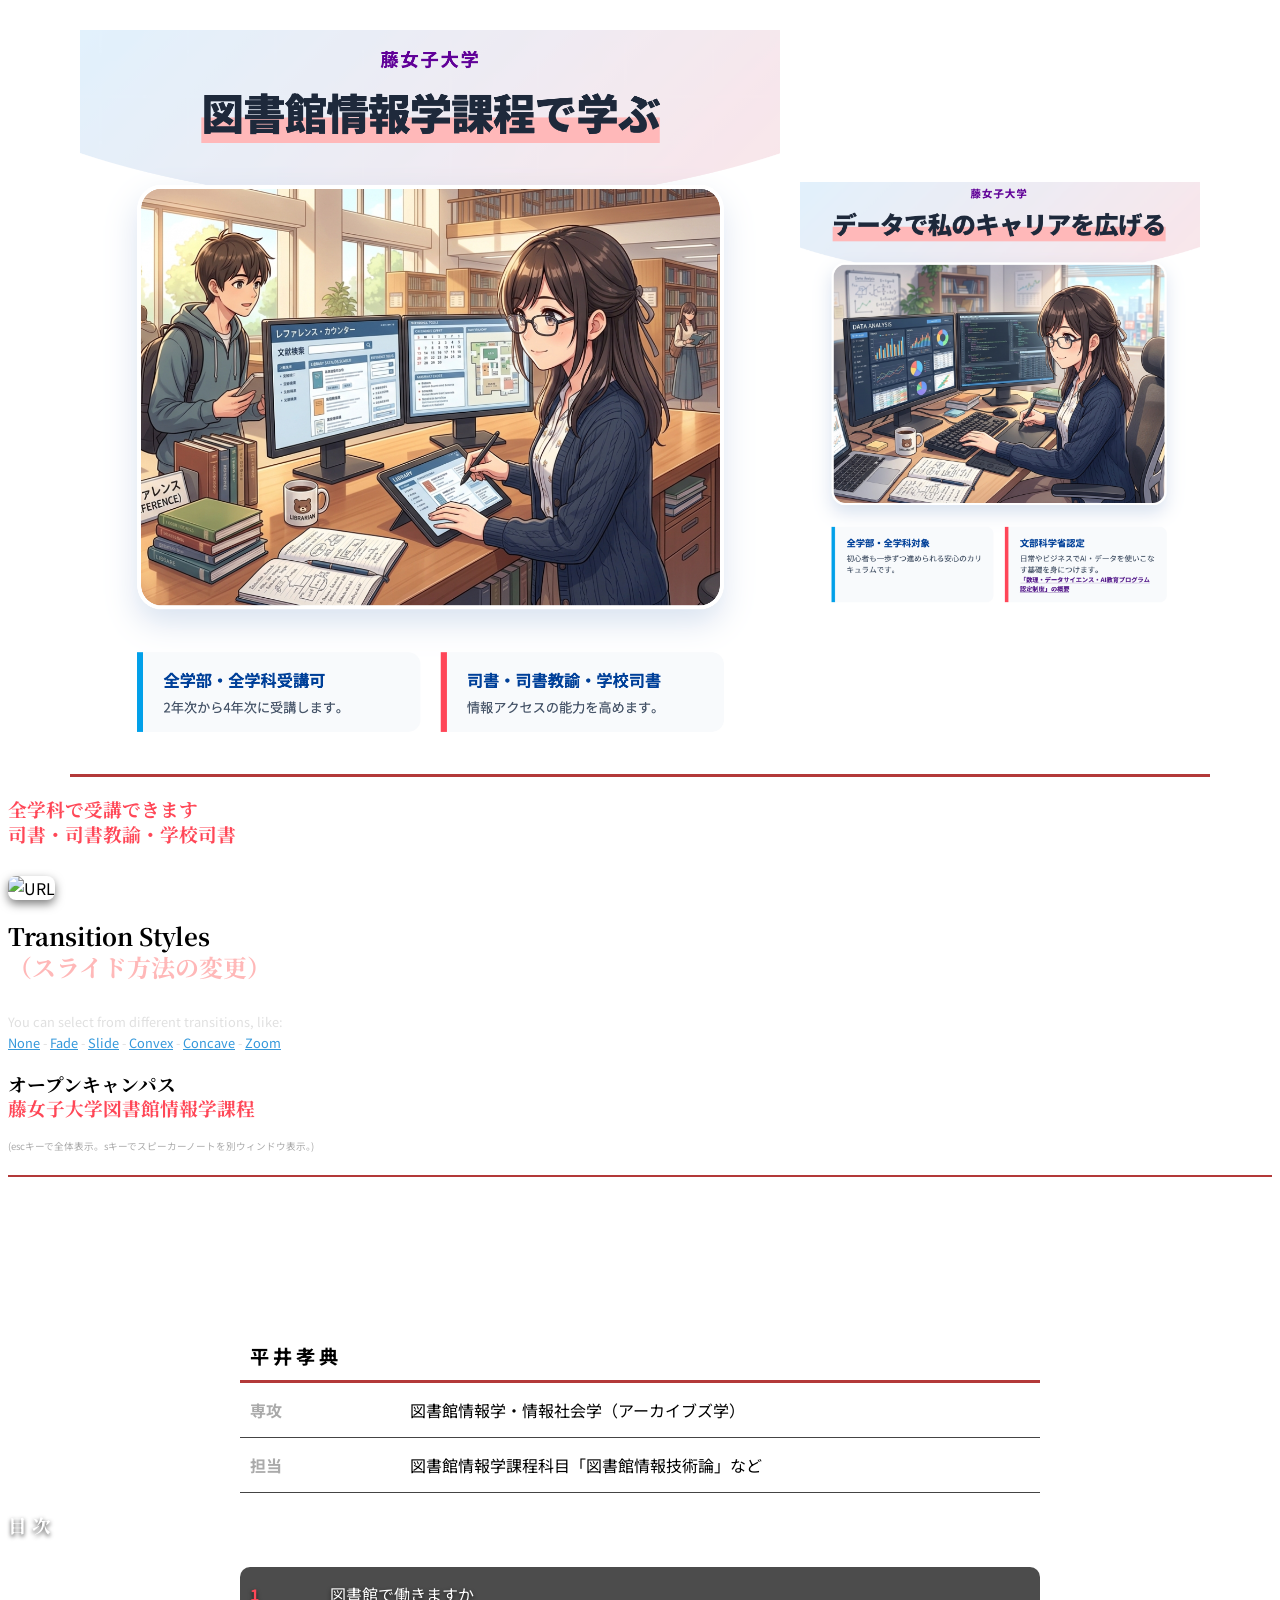
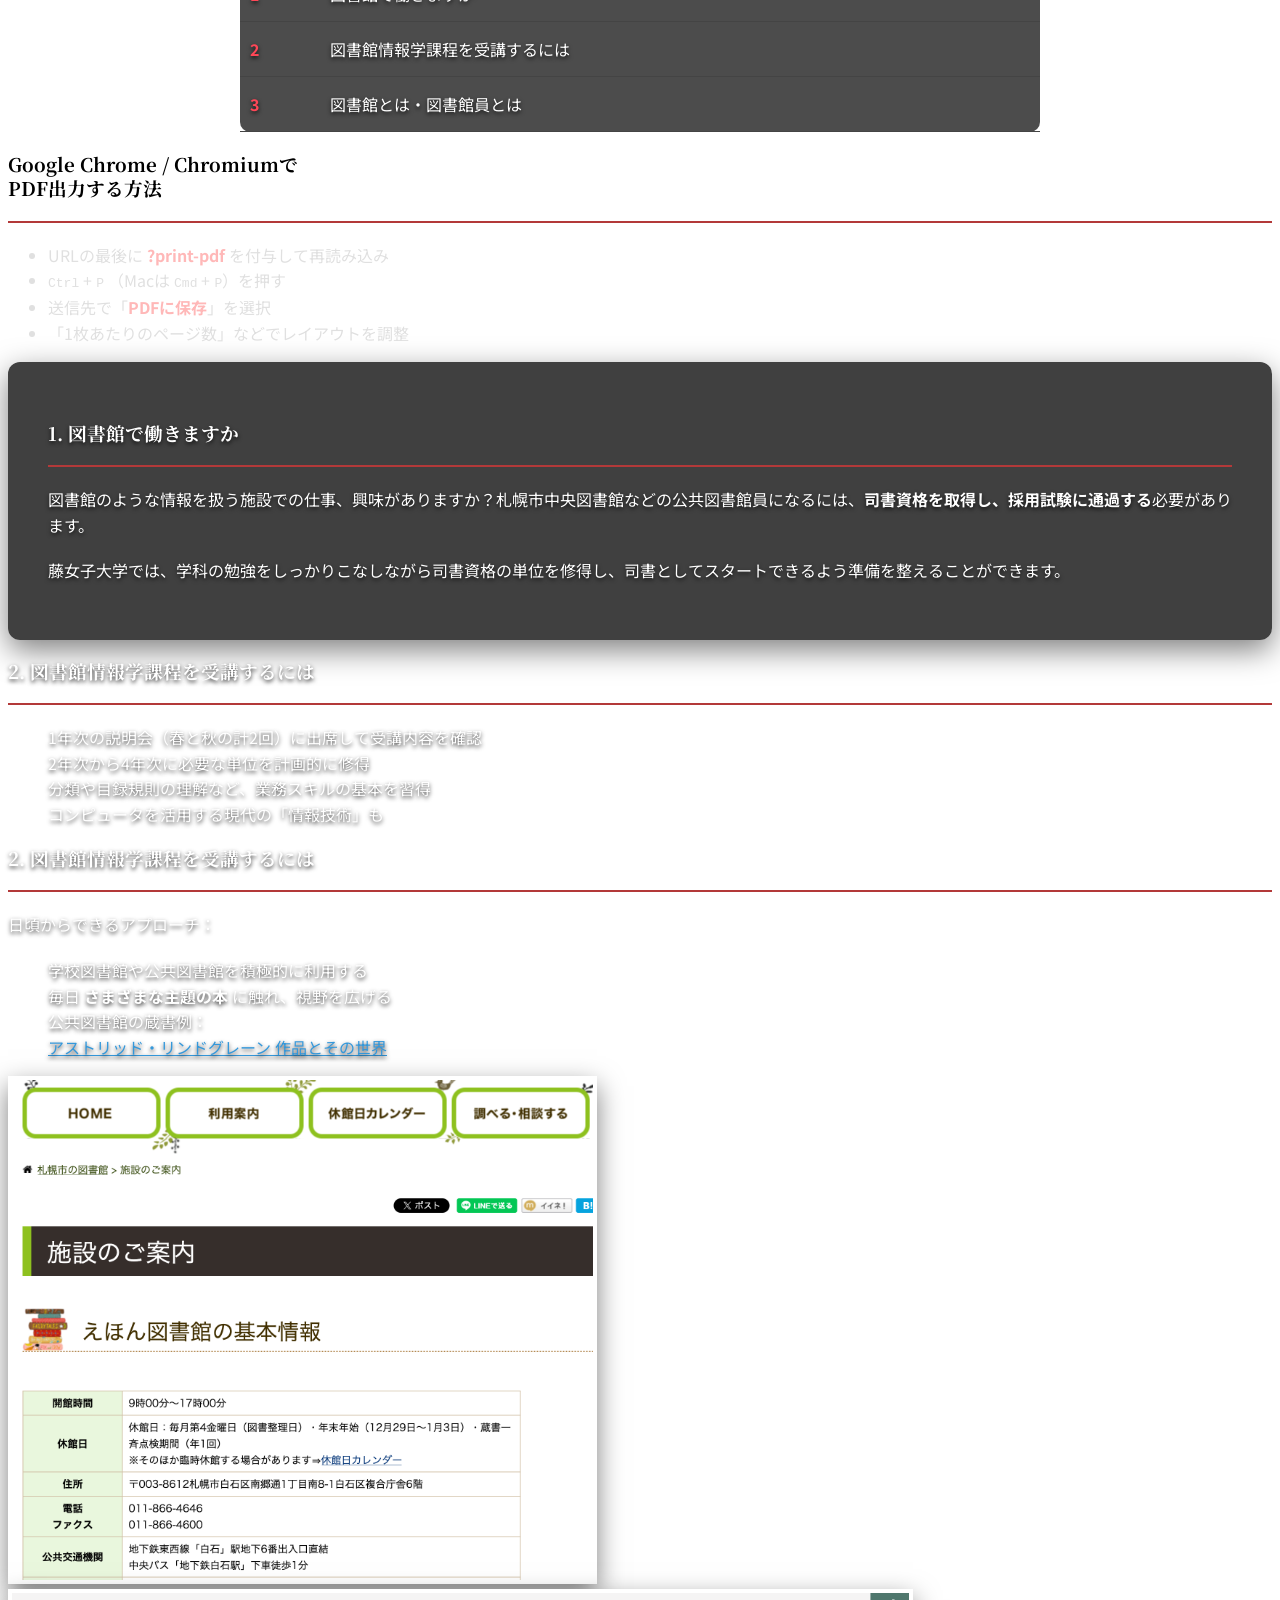
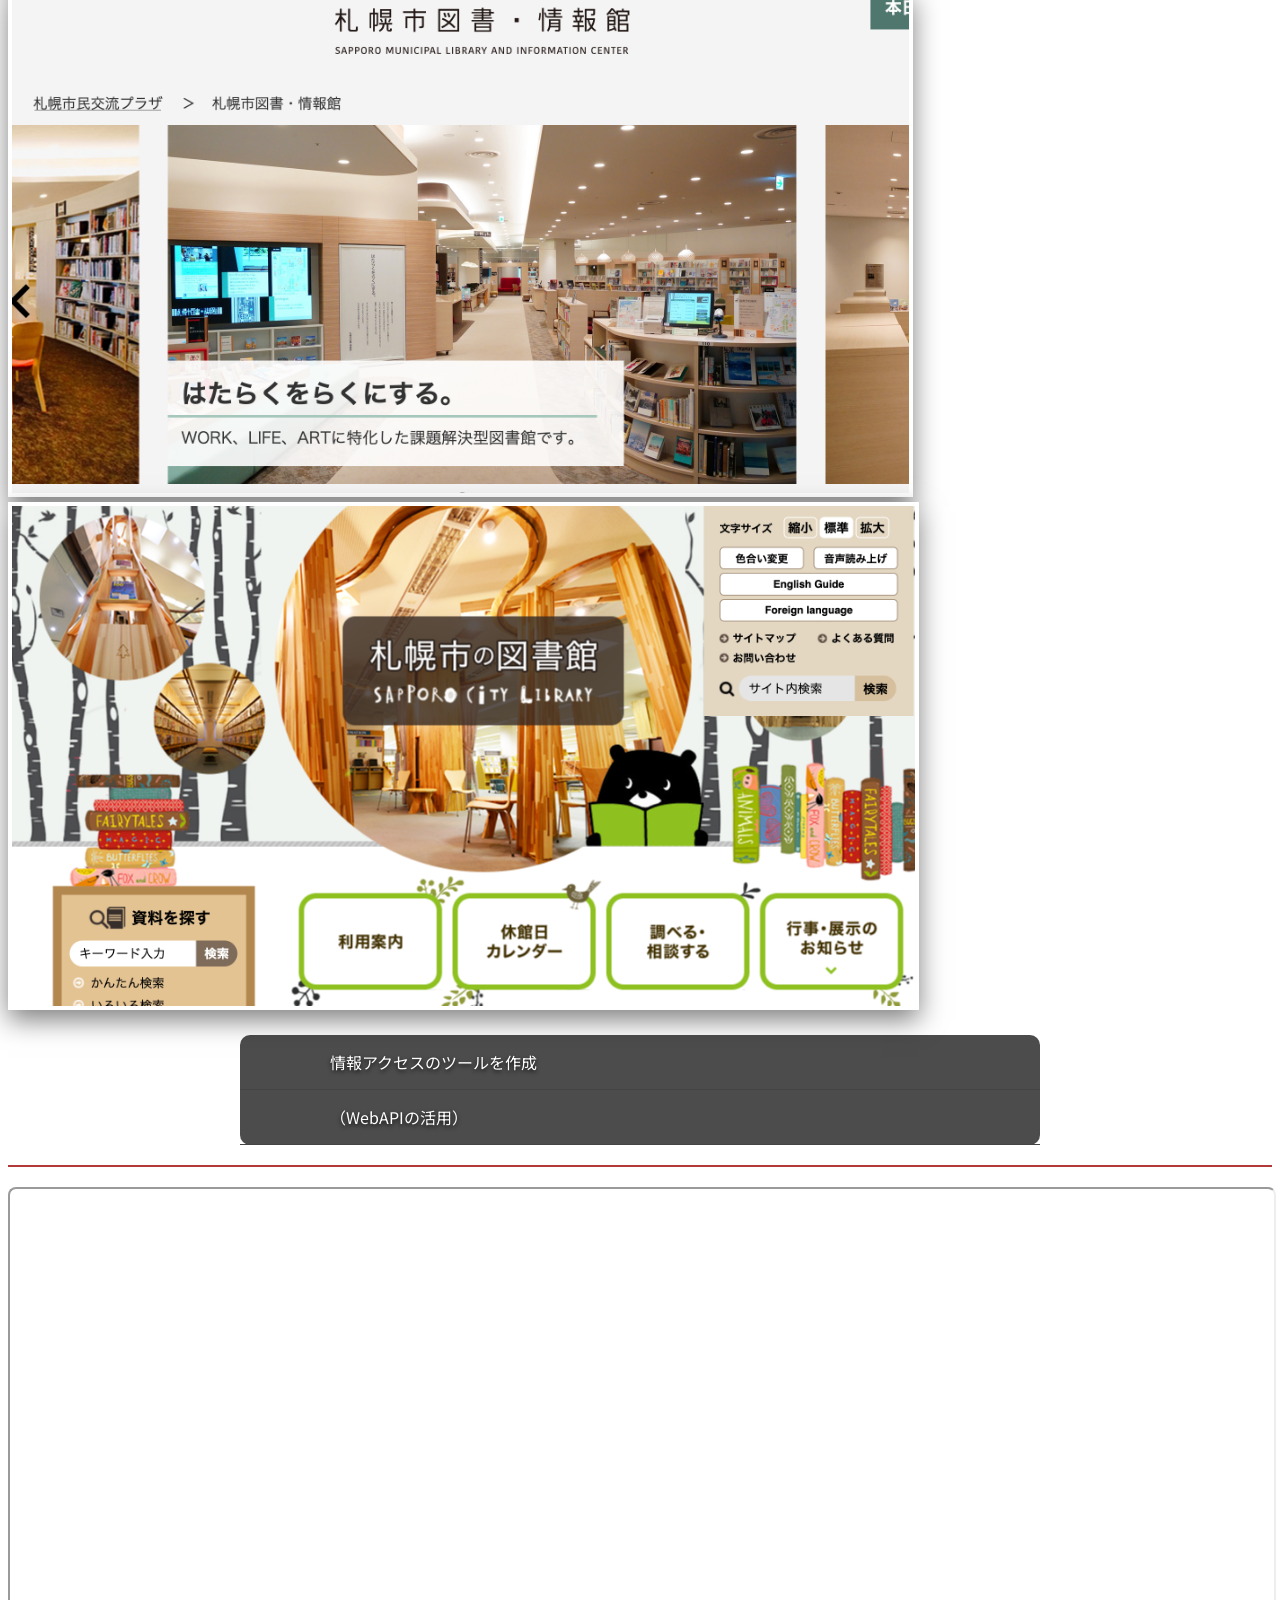
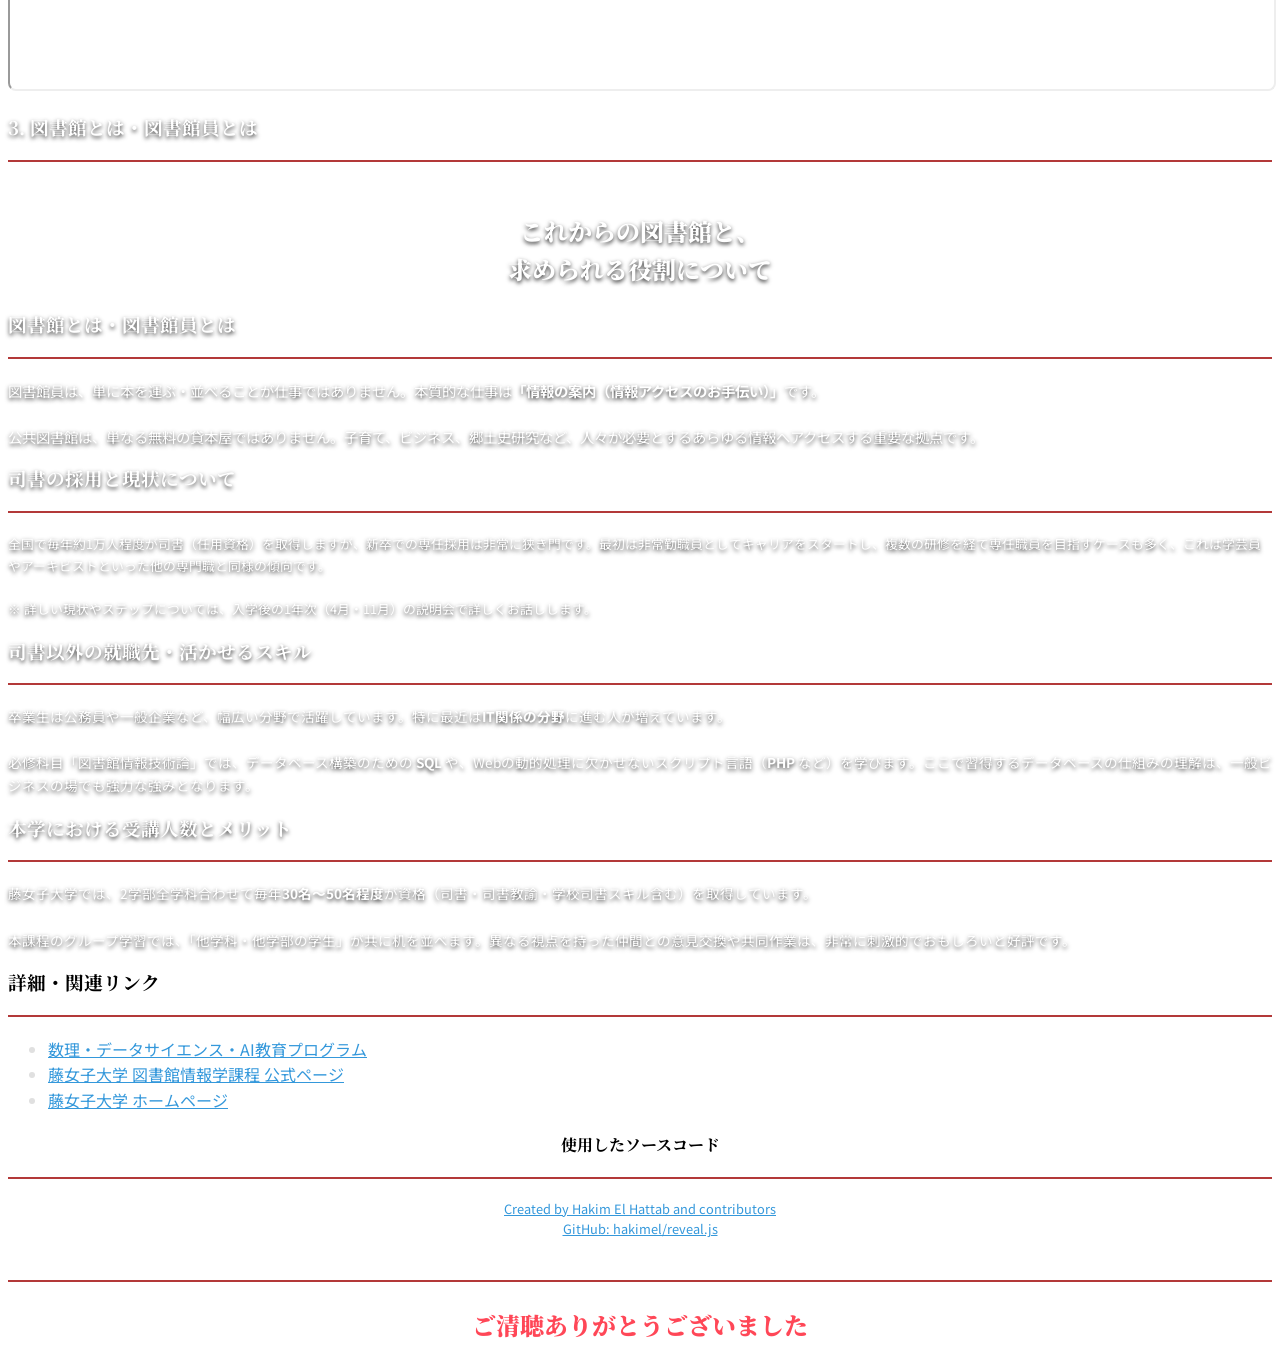
==== 20260718.html @ e545b55a "Add files via upload" ====
<!DOCTYPE html>
<html lang="en">
	<head>
			<meta charset="utf-8">
			<title>藤女子大学図書館情報学課程</title>
			<meta name="description" content="藤女子大学図書館情報学課程 オープンキャンパス用スライド">
			<meta name="author" content="藤女子大学">
			<meta name="viewport" content="width=device-width, initial-scale=1.0">
			<meta name="robots" content="noindex">
			
			<link rel="stylesheet" href="dist/reset.css">
			<link rel="stylesheet" href="dist/reveal.css">
			<link rel="stylesheet" href="dist/theme/black.css" id="theme">
			<link rel="stylesheet" href="plugin/highlight/monokai.css">
			
			<link rel="preconnect" href="https://fonts.googleapis.com">
			<link rel="preconnect" href="https://fonts.gstatic.com" crossorigin>
			<link href="https://fonts.googleapis.com/css2?family=Noto+Sans+JP:wght@400;700&family=Noto+Serif+JP:wght@600;900&display=swap" rel="stylesheet">
			
			<style>
			/* 全体のデザイン調整 */
			.reveal {
				font-family: 'Noto Sans JP', sans-serif;
			}
			
			/* タイトルや特別な見出し用の明朝体クラス */
			.font-serif {
				font-family: 'Noto Serif JP', serif;
				font-weight: 900;
			}
			
			/* 見出しのスタイル調整 */
			.reveal h1, .reveal h2, .reveal h3, .reveal h4 {
				font-family: 'Noto Serif JP', serif;
				font-weight: 700;
				text-transform: none;
				line-height: 1.3;
				word-break: keep-all;
			}
			
			/* スライド内のテキストやリストの視認性向上 */
			.reveal p, .reveal li {
				line-height: 1.6;
				color: #e0e0e0;
			}
			
			.reveal section[data-background] p, 
			.reveal section[data-background] li,
			.reveal section[data-background] h3,
			.reveal section[data-background] th,
			.reveal section[data-background] td {
				color: #fff;
				text-shadow: 0 2px 4px rgba(0,0,0,0.8); /* 背景画像があっても文字を読めるように影を付与 */
			}
			
			/* テーブルの洗練されたデザイン */
			.reveal table {
				margin: 20px auto;
				border-collapse: collapse;
				width: 100%;
				max-width: 800px;
			}
			.reveal th {
				border-bottom: 3px solid #b33939;
				padding: 10px;
				font-size: 1.2em;
				text-align: left;
			}
			.reveal td {
				padding: 15px 10px;
				border-bottom: 1px solid #444;
			}
			
			/* 装飾用ライン */
			.reveal hr {
				border: 0;
				border-top: 2px solid #b33939;
				margin: 20px 0;
			}
			
			/* リンクのデザイン */
			.reveal a {
				color: #3498db;
				transition: color 0.15s ease;
			}
			.reveal a:hover {
				color: #2980b9;
				text-decoration: underline;
			}
			
			/* 強調テキスト */
			.highlight-text {
				color: #ffb8b8;
				font-weight: bold;
			}
			.accent-color {
				color: #ff4757;
			}
			</style>
			</head>
			<body>
			<div class="reveal">
			<div class="slides">
			
			<section>
				<table border="0">
					<tr>
						<th><a href="20260718_ls_poster.html" target="_blank"><img src="bild/4.png" alt="課程" style="width:700px;"></a></th>
						<th><a href="20260718_ds_poster.html" target="_blank"><img src="bild/5.png" alt="データサイエンス" style="width:400px;"></a></th>
					</tr>
				</table>
			</section>
			<section>
			<section>
			<h3 class="accent-color">全学科で受講できます<br>司書・司書教諭・学校司書</h3>
			<div style="margin-top: 30px;">
			<img src="bild/qrcode_202503151109.png" alt="URL" height="250" style="border-radius: 8px; box-shadow: 0 4px 10px rgba(0,0,0,0.5);">
			</div>
			</section>
			<section id="transitions">
			<h2>Transition Styles<br><span class="highlight-text">（スライド方法の変更）</span></h2>
			<p style="font-size: 0.8em; margin-top: 30px;">
			You can select from different transitions, like:<br>
			<a href="?transition=none#/transitions">None</a> -
			<a href="?transition=fade#/transitions">Fade</a> -
			<a href="?transition=slide#/transitions">Slide</a> -
			<a href="?transition=convex#/transitions">Convex</a> -
			<a href="?transition=concave#/transitions">Concave</a> -
			<a href="?transition=zoom#/transitions">Zoom</a>
			</p>
			</section>
			</section>
			
			<section style="text-align: left;">
			<section>
			<h3 class="font-serif">オープンキャンパス<br><span class="accent-color">藤女子大学図書館情報学課程</span></h3>
			<p style="font-size: 0.6em; color: #aaa;">(escキーで全体表示。sキーでスピーカーノートを別ウィンドウ表示。)</p>
			<hr>
			<div style="text-align: center; margin-top: 30px;">
			<iframe src="https://takanorihirai2022.github.io/clock/" width="250" height="100" style="border: none;"></iframe>
			</div>
			</section>
			<section>
			<table>
			<thead>
			<tr>
			<th colspan="2">平 井 孝 典</th>
			</tr>
			</thead>
			<tbody>
			<tr>
			<td style="width: 20%; font-weight: bold; color: #aaa;">専攻</td>
			<td>図書館情報学・情報社会学（アーカイブズ学）</td>
			</tr>
			<tr>
			<td style="width: 20%; font-weight: bold; color: #aaa;">担当</td>
			<td>図書館情報学課程科目「図書館情報技術論」など</td>
			</tr>
			</tbody>
			</table>
			</section>
			</section>
			
			<section>
			<section data-background="https://www.fujijoshi.ac.jp/uploads/banner/default/IMG_4789.JPG">
			<h3 class="font-serif" style="margin-bottom: 30px;">目 次</h3>
			<table style="background: rgba(0,0,0,0.7); padding: 20px; border-radius: 10px;">
			<tbody>
			<tr>
			<td style="color: #ff4757; font-weight: bold; width: 10%;">1</td>
			<td>図書館で働きますか</td>
			</tr>
			<tr>
			<td style="color: #ff4757; font-weight: bold;">2</td>
			<td>図書館情報学課程を受講するには</td>
			</tr>
			<tr>
			<td style="color: #ff4757; font-weight: bold;">3</td>
			<td>図書館とは・図書館員とは</td>
			</tr>
			</tbody>
			</table>
			</section>
			<section style="text-align: left;">
			<h3>Google Chrome / Chromiumで<br>PDF出力する方法</h3>
			<hr>
			<ul style="line-height: 1.8;">
			<li>URLの最後に <span class="highlight-text">?print-pdf</span> を付与して再読み込み</li>
			<li><kbd>Ctrl</kbd> + <kbd>P</kbd> （Macは <kbd>Cmd</kbd> + <kbd>P</kbd>）を押す</li>
			<li>送信先で「<span class="highlight-text">PDFに保存</span>」を選択</li>
			<li>「1枚あたりのページ数」などでレイアウトを調整</li>
			</ul> 
			</section>
			</section>
			
			<section style="text-align: left;" data-background="https://www.fujijoshi.ac.jp/assets/library/img/top/mv.jpg">
			<div style="background: rgba(0, 0, 0, 0.75); padding: 40px; border-radius: 12px; box-shadow: 0 10px 30px rgba(0,0,0,0.5);">
			<h3>1. 図書館で働きますか</h3>
			<hr>
			<p>図書館のような情報を扱う施設での仕事、興味がありますか？札幌市中央図書館などの公共図書館員になるには、<strong>司書資格を取得し、採用試験に通過する</strong>必要があります。</p>
			<p style="margin-top: 20px;">藤女子大学では、学科の勉強をしっかりこなしながら司書資格の単位を修得し、司書としてスタートできるよう準備を整えることができます。</p>
			</div>
			</section>
			
			<section style="text-align: left;" data-transition="slide" data-background="#0a3d25" data-background-transition="zoom">
			<section>
			<h3>2. 図書館情報学課程を受講するには</h3>
			<hr>
			<ul style="line-height: 1.8;">
			<li class="fragment">1年次の説明会（春と秋の計2回）に出席して受講内容を確認</li>
			<li class="fragment">2年次から4年次に必要な単位を計画的に修得</li>
			<li class="fragment">分類や目録規則の理解など、業務スキルの基本を習得</li>
			<li class="fragment">コンピュータを活用する現代の「情報技術」も</li>
			</ul>
			</section>
			<section>
			<h3>2. 図書館情報学課程を受講するには</h3>
			<hr>
			<p>日頃からできるアプローチ：</p>
			<ul style="line-height: 1.8; margin-top: 20px;">
			<li>学校図書館や公共図書館を積極的に利用する</li>
			<li>毎日 <strong>さまざまな主題の本</strong> に触れ、視野を広げる</li>
			<li>公共図書館の蔵書例：<br><a href="https://tanemaki.iwanami.co.jp/categories/659" target="_blank">アストリッド・リンドグレーン 作品とその世界</a></li>
			</ul>
			</section>
			</section>
			
			<section data-background="https://www.fujijoshi.ac.jp/uploads/banner/default/IMG_4789.JPG">
			<section>
			<a href="https://www.city.sapporo.jp/toshokan/ehon/" target="_blank">
			<img src="bild/1.png" alt="えほん図書館" height="500" style="border: 4px solid #fff; box-shadow: 0 10px 25px rgba(0,0,0,0.5);">
			</a>
			</section>
			<section>
			<a href="https://www.sapporo-community-plaza.jp/library.html" target="_blank">
			<img src="bild/2.png" alt="札幌市図書・情報館" height="500" style="border: 4px solid #fff; box-shadow: 0 10px 25px rgba(0,0,0,0.5);">
			</a>
			</section>
			<section>
			<a href="https://www.city.sapporo.jp/toshokan/sisetu/chuo/chuo.html" target="_blank">
			<img src="bild/3.png" alt="中央図書館" height="500" style="border: 4px solid #fff; box-shadow: 0 10px 25px rgba(0,0,0,0.5);">
			</a>
			</section>
			<section>
				<table style="background: rgba(0,0,0,0.7); padding: 20px; border-radius: 10px;">
					<tbody>
					<tr>
						<td style="color: #ff4757; font-weight: bold; width: 10%;"></td>
						<td>情報アクセスのツールを作成</td>
					</tr>
					<tr>
						<td style="color: #ff4757; font-weight: bold;"></td>
						<td>（WebAPIの活用）</td>
					</tr>
					</tbody>
				</table>
			<hr>
			<iframe src="https://takanorihirai2022.github.io/a/j/index.html" height="500" width="100%" style="background: #fff; border-radius: 8px;"></iframe>
			</section>
			</section>
			
			<section style="text-align: left;" data-transition="slide" data-background="#3d0c1b" data-background-transition="zoom">
			<section>
			<h3>3. 図書館とは・図書館員とは</h3>
			<hr>
			<p style="text-align: center; font-size: 1.5em; margin-top: 50px;" class="font-serif">これからの図書館と、<br>求められる役割について</p>
			</section>
			<section>
			<h3>図書館とは・図書館員とは</h3>
			<hr>
			<p class="fragment" style="font-size: 0.9em;">
			図書館員は、単に本を運ぶ・並べることが仕事ではありません。本質的な仕事は<strong>「情報の案内（情報アクセスのお手伝い）」</strong>です。<br><br>
			公共図書館は、単なる無料の貸本屋ではありません。子育て、ビジネス、郷土史研究など、人々が必要とするあらゆる情報へアクセスする重要な拠点です。
			</p>
			</section>
			<section>
			<h3>司書の採用と現状について</h3>
			<hr>
			<p class="fragment" style="font-size: 0.8em; line-height: 1.7;">
			全国で毎年約1万人程度が司書（任用資格）を取得しますが、新卒での専任採用は非常に狭き門です。最初は非常勤職員としてキャリアをスタートし、複数の研修を経て専任職員を目指すケースも多く、これは学芸員やアーキビストといった他の専門職と同様の傾向です。<br><br>
			※ 詳しい現状やステップについては、入学後の1年次（4月・11月）の説明会で詳しくお話しします。
			</p>
			</section>
			<section>
			<h3>司書以外の就職先・活かせるスキル</h3>
			<hr>
			<p class="fragment" style="font-size: 0.85em; line-height: 1.7;">
			卒業生は公務員や一般企業など、幅広い分野で活躍しています。特に最近は<strong>IT関係の分野</strong>に進む人が増えています。<br><br>
			必修科目「図書館情報技術論」では、データベース構築のための <strong>SQL</strong> や、Webの動的処理に欠かせないスクリプト言語（<strong>PHP</strong> など）を学びます。ここで習得するデータベースの仕組みの理解は、一般ビジネスの場でも強力な強みとなります。
			</p>
			</section>
			<section>
			<h3>本学における受講人数とメリット</h3>
			<hr>
			<p class="fragment" style="font-size: 0.85em; line-height: 1.7;">
			藤女子大学では、2学部全学科合わせて毎年<strong>30名〜50名程度</strong>が資格（司書・司書教諭・学校司書スキル含む）を取得しています。<br><br>
			本課程のグループ学習では、「他学科・他学部の学生」が共に机を並べます。異なる視点を持った仲間との意見交換や共同作業は、非常に刺激的でおもしろいと好評です。
			</p>
			</section>
			</section>
			
			<section style="text-align: left;">
			<section>
			<h3>詳細・関連リンク</h3>
			<hr>
			<ul style="line-height: 2;">
			<li><a href="https://www.fujijoshi.ac.jp/dept/mds" target="_blank">数理・データサイエンス・AI教育プログラム</a></li>
			<li><a href="https://www.fujijoshi.ac.jp/dept/program/clis/" target="_blank">藤女子大学 図書館情報学課程 公式ページ</a></li>
			<li><a href="https://www.fujijoshi.ac.jp/" target="_blank">藤女子大学 ホームページ</a></li>
			</ul>
			</section>
			<section style="text-align: center;">
			<h4>使用したソースコード</h4>
			<hr>
			<ul style="list-style: none; padding: 0; font-size: 0.8em; line-height: 1.8;">
			<li><a href="https://revealjs.com/" target="_blank">Created by Hakim El Hattab and contributors</a></li>
			<li><a href="https://github.com/hakimel/reveal.js/" target="_blank">GitHub: hakimel/reveal.js</a></li>
			</ul>
			<hr style="margin-top: 40px;">
			<p class="font-serif" style="font-size: 1.5em; color: #ff4757;">ご清聴ありがとうございました</p>
			</section>
			</section>
			
			</div>
			</div>
			
			<script src="dist/reveal.js"></script>
			<script src="dist/plugin/zoom.js"></script>
			<script src="dist/plugin/notes.js"></script>
			<script src="dist/plugin/search.js"></script>
			<script src="dist/plugin/markdown.js"></script>
			<script src="dist/plugin/highlight.js"></script>
			<script>
				// Also available as an ES module, see: https://revealjs.com/initialization/
				// import Reveal from 'reveal.js';
				// import RevealZoom from 'reveal.js/plugin/zoom';
				// import RevealNotes from 'reveal.js/plugin/notes';
				// import RevealSearch from 'reveal.js/plugin/search';
				// import RevealMarkdown from 'reveal.js/plugin/markdown';
				// import RevealHighlight from 'reveal.js/plugin/highlight';
				
				Reveal.initialize({
						controls: true,
						progress: true,
						center: true,
						hash: true,
						
						// Learn about plugins: https://revealjs.com/plugins/
						plugins: [RevealZoom, RevealNotes, RevealSearch, RevealMarkdown, RevealHighlight],
				});
			</script>
		</body>
	</html>
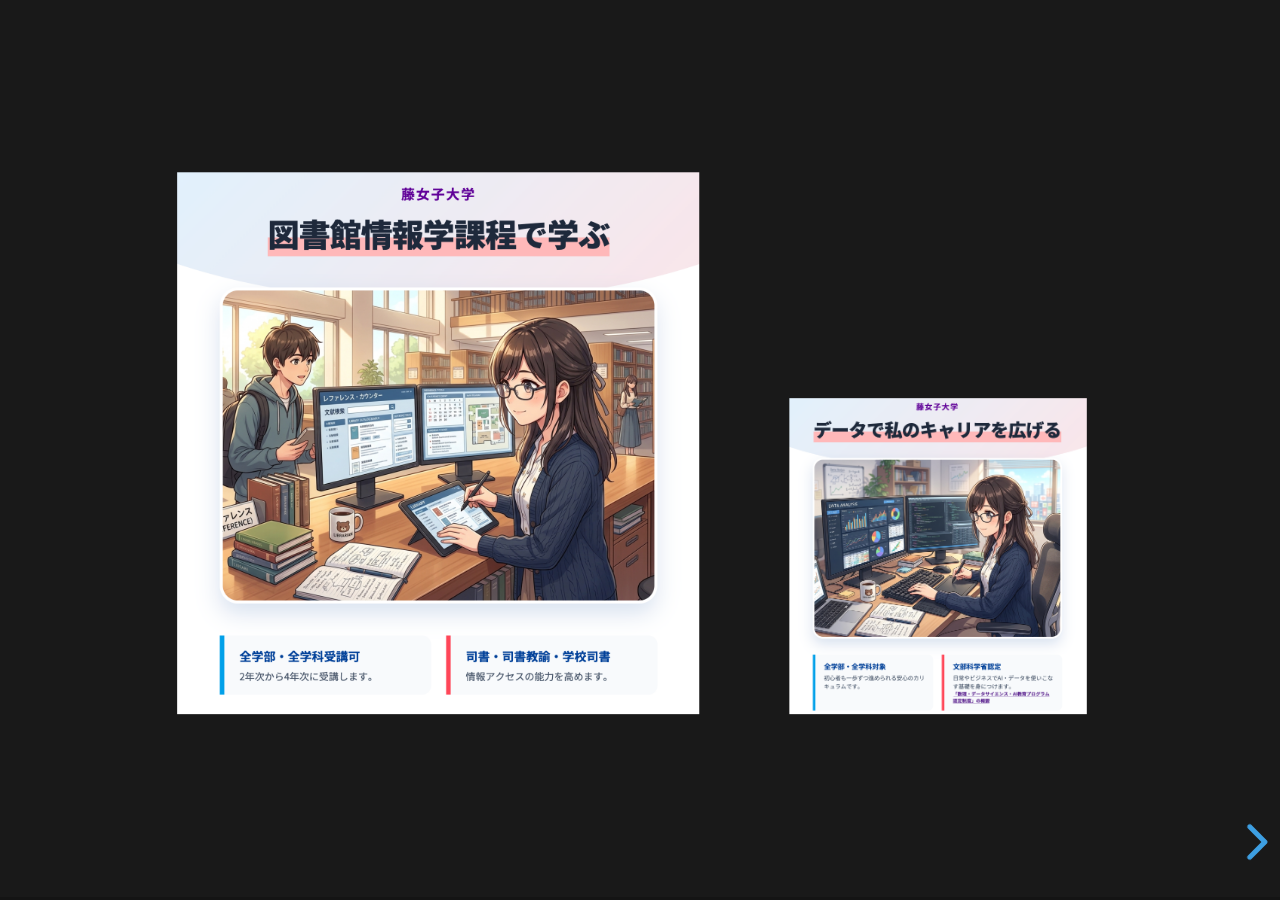
==== commit 2b6c03bf: "Update QR code image source in HTML file" ====
--- a/20260718.html
+++ b/20260718.html
@@ -114,7 +114,7 @@
 			<section>
 			<h3 class="accent-color">全学科で受講できます<br>司書・司書教諭・学校司書</h3>
 			<div style="margin-top: 30px;">
-			<img src="bild/qrcode_202503151109.png" alt="URL" height="250" style="border-radius: 8px; box-shadow: 0 4px 10px rgba(0,0,0,0.5);">
+			<img src="bild/qrcode_202607121718.png" alt="URL" height="250" style="border-radius: 8px; box-shadow: 0 4px 10px rgba(0,0,0,0.5);">
 			</div>
 			</section>
 			<section id="transitions">
@@ -350,4 +350,4 @@
 				});
 			</script>
 		</body>
-	</html>+	</html>
--- a/dist/reveal.css
+++ b/dist/reveal.css
@@ -0,0 +1 @@
+.reveal .stretch,.reveal .r-stretch{max-width:none;max-height:none}.reveal pre.stretch code,.reveal pre.r-stretch code{box-sizing:border-box;height:100%;max-height:100%}.reveal .r-fit-text{white-space:nowrap;display:inline-block}.reveal .r-stack{grid-template-rows:100%;display:grid}.reveal .r-stack>*{grid-area:1/1;margin:auto}.reveal .r-vstack,.reveal .r-hstack{display:flex}.reveal .r-vstack img,.reveal .r-vstack video,.reveal .r-hstack img,.reveal .r-hstack video{object-fit:contain;min-width:0;min-height:0}.reveal .r-vstack{flex-direction:column;justify-content:center;align-items:center}.reveal .r-hstack{flex-direction:row;justify-content:center;align-items:center}.reveal .items-stretch{align-items:stretch}.reveal .items-start{align-items:flex-start}.reveal .items-center{align-items:center}.reveal .items-end{align-items:flex-end}.reveal .justify-between{justify-content:space-between}.reveal .justify-around{justify-content:space-around}.reveal .justify-start{justify-content:flex-start}.reveal .justify-center{justify-content:center}.reveal .justify-end{justify-content:flex-end}html.reveal-full-page{width:100%;height:100vh;height:calc(var(--vh,1vh) * 100);height:100dvh;overflow:hidden}.reveal-viewport{color:#000;--r-controls-spacing:12px;--r-overlay-header-height:40px;--r-overlay-margin:0px;--r-overlay-padding:6px;--r-overlay-gap:5px;background-color:#fff;height:100%;margin:0;line-height:1;position:relative;overflow:hidden}@media screen and (width<=1024px),(height<=768px){.reveal-viewport{--r-overlay-header-height:26px}}.reveal-viewport:fullscreen{width:100%!important;height:100%!important;top:0!important;left:0!important;transform:none!important}.reveal .fragment{transition:all .2s}.reveal .fragment:not(.custom){opacity:0;visibility:hidden;will-change:opacity}.reveal .fragment.visible{opacity:1;visibility:inherit}.reveal .fragment.disabled{transition:none}.reveal .fragment.grow{opacity:1;visibility:inherit}.reveal .fragment.grow.visible{transform:scale(1.3)}.reveal .fragment.shrink{opacity:1;visibility:inherit}.reveal .fragment.shrink.visible{transform:scale(.7)}.reveal .fragment.zoom-in{transform:scale(.1)}.reveal .fragment.zoom-in.visible{transform:none}.reveal .fragment.fade-out{opacity:1;visibility:inherit}.reveal .fragment.fade-out.visible{opacity:0;visibility:hidden}.reveal .fragment.semi-fade-out{opacity:1;visibility:inherit}.reveal .fragment.semi-fade-out.visible{opacity:.5;visibility:inherit}.reveal .fragment.strike{opacity:1;visibility:inherit}.reveal .fragment.strike.visible{text-decoration:line-through}.reveal .fragment.fade-up{transform:translateY(40px)}.reveal .fragment.fade-up.visible{transform:translate(0)}.reveal .fragment.fade-down{transform:translateY(-40px)}.reveal .fragment.fade-down.visible{transform:translate(0)}.reveal .fragment.fade-right{transform:translate(-40px)}.reveal .fragment.fade-right.visible{transform:translate(0)}.reveal .fragment.fade-left{transform:translate(40px)}.reveal .fragment.fade-left.visible{transform:translate(0)}.reveal .fragment.fade-in-then-out,.reveal .fragment.current-visible{opacity:0;visibility:hidden}.reveal .fragment.fade-in-then-out.current-fragment,.reveal .fragment.current-visible.current-fragment{opacity:1;visibility:inherit}.reveal .fragment.fade-in-then-semi-out{opacity:0;visibility:hidden}.reveal .fragment.fade-in-then-semi-out.visible{opacity:.5;visibility:inherit}.reveal .fragment.fade-in-then-semi-out.current-fragment,.reveal .fragment.highlight-red,.reveal .fragment.highlight-current-red,.reveal .fragment.highlight-green,.reveal .fragment.highlight-current-green,.reveal .fragment.highlight-blue,.reveal .fragment.highlight-current-blue{opacity:1;visibility:inherit}.reveal .fragment.highlight-red.visible{color:#ff2c2d}.reveal .fragment.highlight-green.visible{color:#17ff2e}.reveal .fragment.highlight-blue.visible{color:#1b91ff}.reveal .fragment.highlight-current-red.current-fragment{color:#ff2c2d}.reveal .fragment.highlight-current-green.current-fragment{color:#17ff2e}.reveal .fragment.highlight-current-blue.current-fragment{color:#1b91ff}.reveal:after{content:"";font-style:italic}.reveal iframe{z-index:1}.reveal a{position:relative}@keyframes bounce-right{0%,10%,25%,40%,50%{transform:translate(0)}20%{transform:translate(10px)}30%{transform:translate(-5px)}}@keyframes bounce-left{0%,10%,25%,40%,50%{transform:translate(0)}20%{transform:translate(-10px)}30%{transform:translate(5px)}}@keyframes bounce-down{0%,10%,25%,40%,50%{transform:translateY(0)}20%{transform:translateY(10px)}30%{transform:translateY(-5px)}}.reveal .controls{top:auto;bottom:var(--r-controls-spacing);right:var(--r-controls-spacing);z-index:11;color:#000;pointer-events:none;font-size:10px;display:none;position:absolute;left:auto}.reveal .controls button{cursor:pointer;color:currentColor;z-index:2;pointer-events:auto;font-size:inherit;visibility:hidden;opacity:0;-webkit-appearance:none;-webkit-tap-highlight-color:#0000;background-color:#0000;border:0;outline:0;padding:0;transition:color .2s,opacity .2s,transform .2s;position:absolute;transform:scale(.9999)}.reveal .controls .controls-arrow:before,.reveal .controls .controls-arrow:after{content:"";transform-origin:.2em;will-change:transform;background-color:currentColor;border-radius:.25em;width:2.6em;height:.5em;transition:all .15s,background-color .8s;position:absolute;top:0;left:0}.reveal .controls .controls-arrow{width:3.6em;height:3.6em;position:relative}.reveal .controls .controls-arrow:before{transform:translate(.5em)translateY(1.55em)rotate(45deg)}.reveal .controls .controls-arrow:after{transform:translate(.5em)translateY(1.55em)rotate(-45deg)}.reveal .controls .controls-arrow:hover:before{transform:translate(.5em)translateY(1.55em)rotate(40deg)}.reveal .controls .controls-arrow:hover:after{transform:translate(.5em)translateY(1.55em)rotate(-40deg)}.reveal .controls .controls-arrow:active:before{transform:translate(.5em)translateY(1.55em)rotate(36deg)}.reveal .controls .controls-arrow:active:after{transform:translate(.5em)translateY(1.55em)rotate(-36deg)}.reveal .controls .navigate-left{bottom:3.2em;right:6.4em;transform:translate(-10px)}.reveal .controls .navigate-left.highlight{animation:2s ease-out 50 both bounce-left}.reveal .controls .navigate-right{bottom:3.2em;right:0;transform:translate(10px)}.reveal .controls .navigate-right .controls-arrow{transform:rotate(180deg)}.reveal .controls .navigate-right.highlight{animation:2s ease-out 50 both bounce-right}.reveal .controls .navigate-up{bottom:6.4em;right:3.2em;transform:translateY(-10px)}.reveal .controls .navigate-up .controls-arrow{transform:rotate(90deg)}.reveal .controls .navigate-down{padding-bottom:1.4em;bottom:-1.4em;right:3.2em;transform:translateY(10px)}.reveal .controls .navigate-down .controls-arrow{transform:rotate(-90deg)}.reveal .controls .navigate-down.highlight{animation:2s ease-out 50 both bounce-down}.reveal .controls[data-controls-back-arrows=faded] .navigate-up.enabled{opacity:.3}.reveal .controls[data-controls-back-arrows=faded] .navigate-up.enabled:hover{opacity:1}.reveal .controls[data-controls-back-arrows=hidden] .navigate-up.enabled{opacity:0;visibility:hidden}.reveal .controls .enabled{visibility:visible;opacity:.9;cursor:pointer;transform:none}.reveal .controls .enabled.fragmented{opacity:.5}.reveal .controls .enabled:hover,.reveal .controls .enabled.fragmented:hover{opacity:1}.reveal:not(.rtl) .controls[data-controls-back-arrows=faded] .navigate-left.enabled{opacity:.3}.reveal:not(.rtl) .controls[data-controls-back-arrows=faded] .navigate-left.enabled:hover{opacity:1}.reveal:not(.rtl) .controls[data-controls-back-arrows=hidden] .navigate-left.enabled{opacity:0;visibility:hidden}.reveal.rtl .controls[data-controls-back-arrows=faded] .navigate-right.enabled{opacity:.3}.reveal.rtl .controls[data-controls-back-arrows=faded] .navigate-right.enabled:hover{opacity:1}.reveal.rtl .controls[data-controls-back-arrows=hidden] .navigate-right.enabled{opacity:0;visibility:hidden}.reveal[data-navigation-mode=linear].has-horizontal-slides .navigate-up,.reveal[data-navigation-mode=linear].has-horizontal-slides .navigate-down{display:none}.reveal[data-navigation-mode=linear].has-horizontal-slides .navigate-left,.reveal:not(.has-vertical-slides) .controls .navigate-left{bottom:1.4em;right:5.5em}.reveal[data-navigation-mode=linear].has-horizontal-slides .navigate-right,.reveal:not(.has-vertical-slides) .controls .navigate-right{bottom:1.4em;right:.5em}.reveal:not(.has-horizontal-slides) .controls .navigate-up{bottom:5em;right:1.4em}.reveal:not(.has-horizontal-slides) .controls .navigate-down{bottom:.5em;right:1.4em}.reveal.has-dark-background .controls{color:#fff}.reveal.has-light-background .controls{color:#000}.reveal.no-hover .controls .controls-arrow:hover:before,.reveal.no-hover .controls .controls-arrow:active:before{transform:translate(.5em)translateY(1.55em)rotate(45deg)}.reveal.no-hover .controls .controls-arrow:hover:after,.reveal.no-hover .controls .controls-arrow:active:after{transform:translate(.5em)translateY(1.55em)rotate(-45deg)}@media screen and (width>=500px){.reveal-viewport{--r-controls-spacing:.8em}.reveal .controls[data-controls-layout=edges]{inset:0}.reveal .controls[data-controls-layout=edges] .navigate-left,.reveal .controls[data-controls-layout=edges] .navigate-right,.reveal .controls[data-controls-layout=edges] .navigate-up,.reveal .controls[data-controls-layout=edges] .navigate-down{bottom:auto;right:auto}.reveal .controls[data-controls-layout=edges] .navigate-left{top:50%;left:var(--r-controls-spacing);margin-top:-1.8em}.reveal .controls[data-controls-layout=edges] .navigate-right{top:50%;right:var(--r-controls-spacing);margin-top:-1.8em}.reveal .controls[data-controls-layout=edges] .navigate-up{top:var(--r-controls-spacing);margin-left:-1.8em;left:50%}.reveal .controls[data-controls-layout=edges] .navigate-down{bottom:calc(var(--r-controls-spacing) - 1.4em + .3em);margin-left:-1.8em;left:50%}}.reveal .progress{z-index:10;color:#fff;background-color:#0003;width:100%;height:3px;display:none;position:absolute;bottom:0;left:0}.reveal .progress:after{content:"";width:100%;height:10px;display:block;position:absolute;top:-10px}.reveal .progress span{transform-origin:0 0;background-color:currentColor;width:100%;height:100%;transition:transform .8s cubic-bezier(.26,.86,.44,.985);display:block;transform:scaleX(0)}@media (pointer:coarse){.reveal .controls{font-size:clamp(10px,2.5vmin,40px)}.reveal .progress{height:clamp(3px,.75vmin,10px)}}.reveal .slide-number{z-index:31;color:#fff;background-color:#0006;padding:5px;font-family:Helvetica,sans-serif;font-size:12px;line-height:1;display:block;position:absolute;bottom:8px;right:8px}.reveal .slide-number a{color:currentColor}.reveal .slide-number-delimiter{margin:0 3px}.reveal{touch-action:pinch-zoom;width:100%;height:100%;position:relative;overflow:hidden}.reveal.embedded{touch-action:pan-y}.reveal.embedded.is-vertical-slide{touch-action:none}.reveal .slides{pointer-events:none;z-index:1;text-align:center;perspective:600px;perspective-origin:50% 40%;width:100%;height:100%;margin:auto;position:absolute;inset:0;overflow:visible}.reveal .slides>section{perspective:600px}.reveal .slides>section,.reveal .slides>section>section{pointer-events:auto;z-index:10;transform-style:flat;width:100%;transition:transform-origin .8s cubic-bezier(.26,.86,.44,.985),transform .8s cubic-bezier(.26,.86,.44,.985),visibility .8s cubic-bezier(.26,.86,.44,.985),opacity .8s cubic-bezier(.26,.86,.44,.985);display:none;position:absolute}.reveal[data-transition-speed=fast] .slides section{transition-duration:.4s}.reveal[data-transition-speed=slow] .slides section{transition-duration:1.2s}.reveal .slides section[data-transition-speed=fast]{transition-duration:.4s}.reveal .slides section[data-transition-speed=slow]{transition-duration:1.2s}.reveal .slides>section.stack{pointer-events:none;height:100%;padding-top:0;padding-bottom:0}.reveal .slides>section.present,.reveal .slides>section>section.present{z-index:11;opacity:1;display:block}.reveal .slides>section:empty,.reveal .slides>section>section:empty,.reveal .slides>section[data-background-interactive],.reveal .slides>section>section[data-background-interactive]{pointer-events:none}.reveal.center,.reveal.center .slides,.reveal.center .slides section{min-height:0!important}.reveal .slides>section:not(.present),.reveal .slides>section>section:not(.present){pointer-events:none}.reveal.overview .slides>section,.reveal.overview .slides>section>section{pointer-events:auto}.reveal .slides>section.past,.reveal .slides>section.future,.reveal .slides>section.past>section,.reveal .slides>section.future>section,.reveal .slides>section>section.past,.reveal .slides>section>section.future{opacity:0}.reveal .slides>section[data-transition=slide].past,.reveal .slides>section[data-transition~=slide-out].past,.reveal.slide .slides>section:not([data-transition]).past{transform:translate(-150%)}.reveal .slides>section[data-transition=slide].future,.reveal .slides>section[data-transition~=slide-in].future,.reveal.slide .slides>section:not([data-transition]).future{transform:translate(150%)}.reveal .slides>section>section[data-transition=slide].past,.reveal .slides>section>section[data-transition~=slide-out].past,.reveal.slide .slides>section>section:not([data-transition]).past{transform:translateY(-150%)}.reveal .slides>section>section[data-transition=slide].future,.reveal .slides>section>section[data-transition~=slide-in].future,.reveal.slide .slides>section>section:not([data-transition]).future{transform:translateY(150%)}.reveal .slides>section[data-transition=linear].past,.reveal .slides>section[data-transition~=linear-out].past,.reveal.linear .slides>section:not([data-transition]).past{transform:translate(-150%)}.reveal .slides>section[data-transition=linear].future,.reveal .slides>section[data-transition~=linear-in].future,.reveal.linear .slides>section:not([data-transition]).future{transform:translate(150%)}.reveal .slides>section>section[data-transition=linear].past,.reveal .slides>section>section[data-transition~=linear-out].past,.reveal.linear .slides>section>section:not([data-transition]).past{transform:translateY(-150%)}.reveal .slides>section>section[data-transition=linear].future,.reveal .slides>section>section[data-transition~=linear-in].future,.reveal.linear .slides>section>section:not([data-transition]).future{transform:translateY(150%)}.reveal .slides section[data-transition=default].stack,.reveal.default .slides section.stack{transform-style:preserve-3d}.reveal .slides>section[data-transition=default].past,.reveal .slides>section[data-transition~=default-out].past,.reveal.default .slides>section:not([data-transition]).past{transform:translate(-100%)rotateY(-90deg)translate(-100%)}.reveal .slides>section[data-transition=default].future,.reveal .slides>section[data-transition~=default-in].future,.reveal.default .slides>section:not([data-transition]).future{transform:translate(100%)rotateY(90deg)translate(100%)}.reveal .slides>section>section[data-transition=default].past,.reveal .slides>section>section[data-transition~=default-out].past,.reveal.default .slides>section>section:not([data-transition]).past{transform:translateY(-300px)rotateX(70deg)translateY(-300px)}.reveal .slides>section>section[data-transition=default].future,.reveal .slides>section>section[data-transition~=default-in].future,.reveal.default .slides>section>section:not([data-transition]).future{transform:translateY(300px)rotateX(-70deg)translateY(300px)}.reveal .slides section[data-transition=convex].stack,.reveal.convex .slides section.stack{transform-style:preserve-3d}.reveal .slides>section[data-transition=convex].past,.reveal .slides>section[data-transition~=convex-out].past,.reveal.convex .slides>section:not([data-transition]).past{transform:translate(-100%)rotateY(-90deg)translate(-100%)}.reveal .slides>section[data-transition=convex].future,.reveal .slides>section[data-transition~=convex-in].future,.reveal.convex .slides>section:not([data-transition]).future{transform:translate(100%)rotateY(90deg)translate(100%)}.reveal .slides>section>section[data-transition=convex].past,.reveal .slides>section>section[data-transition~=convex-out].past,.reveal.convex .slides>section>section:not([data-transition]).past{transform:translateY(-300px)rotateX(70deg)translateY(-300px)}.reveal .slides>section>section[data-transition=convex].future,.reveal .slides>section>section[data-transition~=convex-in].future,.reveal.convex .slides>section>section:not([data-transition]).future{transform:translateY(300px)rotateX(-70deg)translateY(300px)}.reveal .slides section[data-transition=concave].stack,.reveal.concave .slides section.stack{transform-style:preserve-3d}.reveal .slides>section[data-transition=concave].past,.reveal .slides>section[data-transition~=concave-out].past,.reveal.concave .slides>section:not([data-transition]).past{transform:translate(-100%)rotateY(90deg)translate(-100%)}.reveal .slides>section[data-transition=concave].future,.reveal .slides>section[data-transition~=concave-in].future,.reveal.concave .slides>section:not([data-transition]).future{transform:translate(100%)rotateY(-90deg)translate(100%)}.reveal .slides>section>section[data-transition=concave].past,.reveal .slides>section>section[data-transition~=concave-out].past,.reveal.concave .slides>section>section:not([data-transition]).past{transform:translateY(-80%)rotateX(-70deg)translateY(-80%)}.reveal .slides>section>section[data-transition=concave].future,.reveal .slides>section>section[data-transition~=concave-in].future,.reveal.concave .slides>section>section:not([data-transition]).future{transform:translateY(80%)rotateX(70deg)translateY(80%)}.reveal .slides section[data-transition=zoom],.reveal.zoom .slides section:not([data-transition]){transition-timing-function:ease}.reveal .slides>section[data-transition=zoom].past,.reveal .slides>section[data-transition~=zoom-out].past,.reveal.zoom .slides>section:not([data-transition]).past{visibility:hidden;transform:scale(16)}.reveal .slides>section[data-transition=zoom].future,.reveal .slides>section[data-transition~=zoom-in].future,.reveal.zoom .slides>section:not([data-transition]).future{visibility:hidden;transform:scale(.2)}.reveal .slides>section>section[data-transition=zoom].past,.reveal .slides>section>section[data-transition~=zoom-out].past,.reveal.zoom .slides>section>section:not([data-transition]).past{transform:scale(16)}.reveal .slides>section>section[data-transition=zoom].future,.reveal .slides>section>section[data-transition~=zoom-in].future,.reveal.zoom .slides>section>section:not([data-transition]).future{transform:scale(.2)}.reveal.cube .slides{perspective:1300px}.reveal.cube .slides section{backface-visibility:hidden;box-sizing:border-box;min-height:700px;transform-style:preserve-3d;padding:30px}.reveal.center.cube .slides section{min-height:0}.reveal.cube .slides section:not(.stack):before{content:"";background:#0000001a;border-radius:4px;width:100%;height:100%;display:block;position:absolute;top:0;left:0;transform:translateZ(-20px)}.reveal.cube .slides section:not(.stack):after{content:"";z-index:1;background:0 0;border-radius:4px;width:90%;height:30px;display:block;position:absolute;bottom:0;left:5%;transform:translateZ(-90px)rotateX(65deg);box-shadow:0 95px 25px #0003}.reveal.cube .slides>section.stack{background:0 0;padding:0}.reveal.cube .slides>section.past{transform-origin:100% 0;transform:translate(-100%)rotateY(-90deg)}.reveal.cube .slides>section.future{transform-origin:0 0;transform:translate(100%)rotateY(90deg)}.reveal.cube .slides>section>section.past{transform-origin:0 100%;transform:translateY(-100%)rotateX(90deg)}.reveal.cube .slides>section>section.future{transform-origin:0 0;transform:translateY(100%)rotateX(-90deg)}.reveal.page .slides{perspective-origin:0%;perspective:3000px}.reveal.page .slides section{box-sizing:border-box;min-height:700px;transform-style:preserve-3d;padding:30px}.reveal.page .slides section.past{z-index:12}.reveal.page .slides section:not(.stack):before{content:"";background:#0000001a;width:100%;height:100%;display:block;position:absolute;top:0;left:0;transform:translateZ(-20px)}.reveal.page .slides section:not(.stack):after{content:"";z-index:1;background:0 0;border-radius:4px;width:90%;height:30px;display:block;position:absolute;bottom:0;left:5%;transform:translateZ(-90px)rotateX(65deg);box-shadow:0 95px 25px #0003}.reveal.page .slides>section.stack{background:0 0;padding:0}.reveal.page .slides>section.past{transform-origin:0 0;transform:translate(-40%)rotateY(-80deg)}.reveal.page .slides>section.future{transform-origin:100% 0;transform:translate(0,0)}.reveal.page .slides>section>section.past{transform-origin:0 0;transform:translateY(-40%)rotateX(80deg)}.reveal.page .slides>section>section.future{transform-origin:0 100%;transform:translate(0,0)}.reveal .slides section[data-transition=fade],.reveal.fade .slides section:not([data-transition]),.reveal.fade .slides>section>section:not([data-transition]){transition:opacity .5s;transform:none}.reveal.fade.overview .slides section,.reveal.fade.overview .slides>section>section{transition:none}.reveal .slides section[data-transition=none],.reveal.none .slides section:not([data-transition]){transition:none;transform:none}.reveal .pause-overlay{visibility:hidden;opacity:0;z-index:100;background:#000;width:100%;height:100%;transition:all 1s;position:absolute;top:0;left:0}.reveal .pause-overlay .resume-button{color:#ccc;cursor:pointer;background:0 0;border:2px solid #ccc;border-radius:2px;padding:6px 14px;font-size:16px;position:absolute;bottom:20px;right:20px}.reveal .pause-overlay .resume-button:hover{color:#fff;border-color:#fff}.reveal.paused .pause-overlay{visibility:visible;opacity:1}.reveal .no-transition,.reveal .no-transition *,.reveal .slides.disable-slide-transitions section{transition:none!important}.reveal .slides.disable-slide-transitions section{transform:none!important}.reveal .backgrounds{perspective:600px;width:100%;height:100%;position:absolute;top:0;left:0}.reveal .slide-background{opacity:0;visibility:hidden;background-color:#0000;width:100%;height:100%;transition:all .8s cubic-bezier(.26,.86,.44,.985);display:none;position:absolute;overflow:hidden}.reveal .slide-background-content{background-position:50%;background-repeat:no-repeat;background-size:cover;width:100%;height:100%;position:absolute}.reveal .slide-background.stack{display:block}.reveal .slide-background.present{opacity:1;visibility:visible;z-index:2}.print-pdf .reveal .slide-background{opacity:1!important;visibility:visible!important}.reveal .slide-background video{object-fit:cover;width:100%;max-width:none;height:100%;max-height:none;position:absolute;top:0;left:0}.reveal .slide-background[data-background-size=contain] video{object-fit:contain}.reveal[data-background-transition=none]>.backgrounds .slide-background:not([data-background-transition]),.reveal>.backgrounds .slide-background[data-background-transition=none]{transition:none}.reveal[data-background-transition=slide]>.backgrounds .slide-background:not([data-background-transition]),.reveal>.backgrounds .slide-background[data-background-transition=slide]{opacity:1}.reveal[data-background-transition=slide]>.backgrounds .slide-background.past:not([data-background-transition]),.reveal>.backgrounds .slide-background.past[data-background-transition=slide]{transform:translate(-100%)}.reveal[data-background-transition=slide]>.backgrounds .slide-background.future:not([data-background-transition]),.reveal>.backgrounds .slide-background.future[data-background-transition=slide]{transform:translate(100%)}.reveal[data-background-transition=slide]>.backgrounds .slide-background>.slide-background.past:not([data-background-transition]),.reveal>.backgrounds .slide-background>.slide-background.past[data-background-transition=slide]{transform:translateY(-100%)}.reveal[data-background-transition=slide]>.backgrounds .slide-background>.slide-background.future:not([data-background-transition]),.reveal>.backgrounds .slide-background>.slide-background.future[data-background-transition=slide]{transform:translateY(100%)}.reveal[data-background-transition=convex]>.backgrounds .slide-background.past:not([data-background-transition]),.reveal>.backgrounds .slide-background.past[data-background-transition=convex]{opacity:0;transform:translate(-100%)rotateY(-90deg)translate(-100%)}.reveal[data-background-transition=convex]>.backgrounds .slide-background.future:not([data-background-transition]),.reveal>.backgrounds .slide-background.future[data-background-transition=convex]{opacity:0;transform:translate(100%)rotateY(90deg)translate(100%)}.reveal[data-background-transition=convex]>.backgrounds .slide-background>.slide-background.past:not([data-background-transition]),.reveal>.backgrounds .slide-background>.slide-background.past[data-background-transition=convex]{opacity:0;transform:translateY(-100%)rotateX(90deg)translateY(-100%)}.reveal[data-background-transition=convex]>.backgrounds .slide-background>.slide-background.future:not([data-background-transition]),.reveal>.backgrounds .slide-background>.slide-background.future[data-background-transition=convex]{opacity:0;transform:translateY(100%)rotateX(-90deg)translateY(100%)}.reveal[data-background-transition=concave]>.backgrounds .slide-background.past:not([data-background-transition]),.reveal>.backgrounds .slide-background.past[data-background-transition=concave]{opacity:0;transform:translate(-100%)rotateY(90deg)translate(-100%)}.reveal[data-background-transition=concave]>.backgrounds .slide-background.future:not([data-background-transition]),.reveal>.backgrounds .slide-background.future[data-background-transition=concave]{opacity:0;transform:translate(100%)rotateY(-90deg)translate(100%)}.reveal[data-background-transition=concave]>.backgrounds .slide-background>.slide-background.past:not([data-background-transition]),.reveal>.backgrounds .slide-background>.slide-background.past[data-background-transition=concave]{opacity:0;transform:translateY(-100%)rotateX(-90deg)translateY(-100%)}.reveal[data-background-transition=concave]>.backgrounds .slide-background>.slide-background.future:not([data-background-transition]),.reveal>.backgrounds .slide-background>.slide-background.future[data-background-transition=concave]{opacity:0;transform:translateY(100%)rotateX(90deg)translateY(100%)}.reveal[data-background-transition=zoom]>.backgrounds .slide-background:not([data-background-transition]),.reveal>.backgrounds .slide-background[data-background-transition=zoom]{transition-timing-function:ease}.reveal[data-background-transition=zoom]>.backgrounds .slide-background.past:not([data-background-transition]),.reveal>.backgrounds .slide-background.past[data-background-transition=zoom]{opacity:0;visibility:hidden;transform:scale(16)}.reveal[data-background-transition=zoom]>.backgrounds .slide-background.future:not([data-background-transition]),.reveal>.backgrounds .slide-background.future[data-background-transition=zoom]{opacity:0;visibility:hidden;transform:scale(.2)}.reveal[data-background-transition=zoom]>.backgrounds .slide-background>.slide-background.past:not([data-background-transition]),.reveal>.backgrounds .slide-background>.slide-background.past[data-background-transition=zoom]{opacity:0;visibility:hidden;transform:scale(16)}.reveal[data-background-transition=zoom]>.backgrounds .slide-background>.slide-background.future:not([data-background-transition]),.reveal>.backgrounds .slide-background>.slide-background.future[data-background-transition=zoom]{opacity:0;visibility:hidden;transform:scale(.2)}.reveal[data-transition-speed=fast]>.backgrounds .slide-background{transition-duration:.4s}.reveal[data-transition-speed=slow]>.backgrounds .slide-background{transition-duration:1.2s}.reveal [data-auto-animate-target^=unmatched]{will-change:opacity}.reveal section[data-auto-animate]:not(.stack):not([data-auto-animate=running]) [data-auto-animate-target^=unmatched]{opacity:0}.reveal.overview{perspective-origin:50%;perspective:700px}.reveal.overview .slides section{cursor:pointer;box-sizing:border-box;height:100%;overflow:hidden;opacity:1!important;visibility:visible!important;top:0!important}.reveal.overview .slides section:hover,.reveal.overview .slides section.present{outline-offset:10px;outline:10px solid #96969699}.reveal.overview .slides section.present{outline:10px solid var(--r-link-color)}.reveal.overview .slides section .fragment{opacity:1;transition:none}.reveal.overview .slides section:after,.reveal.overview .slides section:before{display:none!important}.reveal.overview .slides>section.stack{background:0 0;outline:none;padding:0;overflow:visible;top:0!important}.reveal.overview .backgrounds{perspective:inherit}.reveal.overview .backgrounds .slide-background{opacity:1;visibility:visible;outline-offset:10px;outline:10px solid #9696961a}.reveal.overview .backgrounds .slide-background.stack{overflow:visible}.reveal.overview .slides section,.reveal.overview-deactivating .slides section,.reveal.overview .backgrounds .slide-background,.reveal.overview-deactivating .backgrounds .slide-background{transition:none}.reveal.rtl .slides,.reveal.rtl .slides h1,.reveal.rtl .slides h2,.reveal.rtl .slides h3,.reveal.rtl .slides h4,.reveal.rtl .slides h5,.reveal.rtl .slides h6{direction:rtl;font-family:sans-serif}.reveal.rtl pre,.reveal.rtl code{direction:ltr}.reveal.rtl ol,.reveal.rtl ul{text-align:right}.reveal.rtl .progress span{transform-origin:100% 0}.reveal.has-parallax-background .backgrounds{transition:all .8s}.reveal.has-parallax-background[data-transition-speed=fast] .backgrounds{transition-duration:.4s}.reveal.has-parallax-background[data-transition-speed=slow] .backgrounds{transition-duration:1.2s}@keyframes fade-in{0%{opacity:0}to{opacity:1}}@keyframes scale-up{0%{transform:scale(.95)}to{transform:scale(1)}}.reveal [data-preview-image],.reveal [data-preview-video],.reveal [data-preview-link]:not(a):not([data-preview-link=false]){cursor:zoom-in}.r-overlay{top:var(--r-overlay-margin);right:var(--r-overlay-margin);bottom:var(--r-overlay-margin);left:var(--r-overlay-margin);border-radius:min(var(--r-overlay-margin), 6px);z-index:99;-webkit-backdrop-filter:blur(10px);backdrop-filter:blur(10px);color:#fff;background:#000000f2;font-family:ui-sans-serif,system-ui,-apple-system,Helvetica,sans-serif;transition:all .3s;animation:.3s fade-in;position:absolute}.r-overlay-viewport{top:var(--r-overlay-padding);right:var(--r-overlay-padding);bottom:var(--r-overlay-padding);left:var(--r-overlay-padding);gap:var(--r-overlay-gap);flex-direction:column;display:flex;position:absolute}.r-overlay-header{z-index:2;box-sizing:border-box;height:var(--r-overlay-header-height);justify-content:flex-end;align-items:center;gap:6px;display:flex}.r-overlay-header .r-overlay-header-button{all:unset;min-width:var(--r-overlay-header-height);min-height:var(--r-overlay-header-height);padding:0 calc(var(--r-overlay-header-height) / 4);opacity:1;cursor:pointer;box-sizing:border-box;border-radius:6px;justify-content:center;align-items:center;gap:8px;font-size:18px;display:flex}.r-overlay-header .r-overlay-header-button:hover{opacity:1;background-color:#ffffff26}.r-overlay-header .icon{background-position:50%;background-repeat:no-repeat;background-size:100%;width:20px;height:20px;display:inline-block}.r-overlay-close .icon{background-image:url([data-uri])}.r-overlay-external .icon{background-image:url([data-uri])}.r-overlay-content{background-color:#141414cc;border-radius:6px;flex-grow:1;place-items:center;animation:.5s cubic-bezier(.26,.86,.44,.985) scale-up;display:grid;position:relative;overflow:hidden}.r-overlay-spinner{z-index:10;visibility:hidden;opacity:0;background-image:url([data-uri]%2F%2F%2F6%2Bvr8nJybW1tcDAwOjo6Nvb26ioqKOjo7Ozs%2FLy8vz8%2FAAAAAAAAAAAACH%2FC05FVFNDQVBFMi4wAwEAAAAh%2FhpDcmVhdGVkIHdpdGggYWpheGxvYWQuaW5mbwAh%[base64]%2FV%2FnmOM82XiHRLYKhKP1oZmADdEAAAh%2BQQJCgAAACwAAAAAIAAgAAAE6hDISWlZpOrNp1lGNRSdRpDUolIGw5RUYhhHukqFu8DsrEyqnWThGvAmhVlteBvojpTDDBUEIFwMFBRAmBkSgOrBFZogCASwBDEY%2FCZSg7GSE0gSCjQBMVG023xWBhklAnoEdhQEfyNqMIcKjhRsjEdnezB%2BA4k8gTwJhFuiW4dokXiloUepBAp5qaKpp6%2BHo7aWW54wl7obvEe0kRuoplCGepwSx2jJvqHEmGt6whJpGpfJCHmOoNHKaHx61WiSR92E4lbFoq%2BB6QDtuetcaBPnW6%2BO7wDHpIiK9SaVK5GgV543tzjgGcghAgAh%[base64]%2B%2BG%2Bw48edZPK%2BM6hLJpQg484enXIdQFSS1u6UhksENEQAAIfkECQoAAAAsAAAAACAAIAAABOcQyEmpGKLqzWcZRVUQnZYg1aBSh2GUVEIQ2aQOE%2BG%2BcD4ntpWkZQj1JIiZIogDFFyHI0UxQwFugMSOFIPJftfVAEoZLBbcLEFhlQiqGp1Vd140AUklUN3eCA51C1EWMzMCezCBBmkxVIVHBWd3HHl9JQOIJSdSnJ0TDKChCwUJjoWMPaGqDKannasMo6WnM562R5YluZRwur0wpgqZE7NKUm%2BFNRPIhjBJxKZteWuIBMN4zRMIVIhffcgojwCF117i4nlLnY5ztRLsnOk%2BaV%2BoJY7V7m76PdkS4trKcdg0Zc0tTcKkRAAAIfkECQoAAAAsAAAAACAAIAAABO4QyEkpKqjqzScpRaVkXZWQEximw1BSCUEIlDohrft6cpKCk5xid5MNJTaAIkekKGQkWyKHkvhKsR7ARmitkAYDYRIbUQRQjWBwJRzChi9CRlBcY1UN4g0%[base64]%[base64]%2BE71SRQeyqUToLA7VxF0JDyIQh%2FMVVPMt1ECZlfcjZJ9mIKoaTl1MRIl5o4CUKXOwmyrCInCKqcWtvadL2SYhyASyNDJ0uIiRMDjI0Fd30%2FiI2UA5GSS5UDj2l6NoqgOgN4gksEBgYFf0FDqKgHnyZ9OX8HrgYHdHpcHQULXAS2qKpENRg7eAMLC7kTBaixUYFkKAzWAAnLC7FLVxLWDBLKCwaKTULgEwbLA4hJtOkSBNqITT3xEgfLpBtzE%2FjiuL04RGEBgwWhShRgQExHBAAh%2BQQJCgAAACwAAAAAIAAgAAAE7xDISWlSqerNpyJKhWRdlSAVoVLCWk6JKlAqAavhO9UkUHsqlE6CwO1cRdCQ8iEIfzFVTzLdRAmZX3I2SfZiCqGk5dTESJeaOAlClzsJsqwiJwiqnFrb2nS9kmIcgEsjQydLiIlHehhpejaIjzh9eomSjZR%[base64]%2BE71SRQeyqUToLA7VxF0JDyIQh%[base64]%2BE71SRQeyqUToLA7VxF0JDyIQh%2FMVVPMt1ECZlfcjZJ9mIKoaTl1MRIl5o4CUKXOwmyrCInCKqcWtvadL2SYhyASyNDJ0uIiUd6GAULDJCRiXo1CpGXDJOUjY%2BYip9DhToJA4RBLwMLCwVDfRgbBAaqqoZ1XBMHswsHtxtFaH1iqaoGNgAIxRpbFAgfPQSqpbgGBqUD1wBXeCYp1AYZ19JJOYgH1KwA4UBvQwXUBxPqVD9L3sbp2BNk2xvvFPJd%2BMFCN6HAAIKgNggY0KtEBAAh%[base64]%2BvsYMDAzZQPC9VCNkDWUhGkuE5PxJNwiUK4UfLzOlD4WvzAHaoG9nxPi5d%2BjYUqfAhhykOFwJWiAAAIfkECQoAAAAsAAAAACAAIAAABPAQyElpUqnqzaciSoVkXVUMFaFSwlpOCcMYlErAavhOMnNLNo8KsZsMZItJEIDIFSkLGQoQTNhIsFehRww2CQLKF0tYGKYSg%2BygsZIuNqJksKgbfgIGepNo2cIUB3V1B3IvNiBYNQaDSTtfhhx0CwVPI0UJe0%2Bbm4g5VgcGoqOcnjmjqDSdnhgEoamcsZuXO1aWQy8KAwOAuTYYGwi7w5h%2BKr0SJ8MFihpNbx%2B4Erq7BYBuzsdiH1jCAzoSfl0rVirNbRXlBBlLX%2BBP0XJLAPGzTkAuAOqb0WT5AH7OcdCm5B8TgRwSRKIHQtaLCwg1RAAAOwAAAAAAAAAAAA%3D%3D);width:32px;height:32px;margin:-16px 0 0 -16px;display:block;position:absolute;top:50%;left:50%}.r-overlay-preview .r-overlay-content iframe{opacity:0;visibility:hidden;border:0;width:100%;max-width:100%;height:100%;max-height:100%;transition:all .3s}.r-overlay-preview[data-state=loaded] iframe{opacity:1;visibility:visible}.r-overlay-preview .r-overlay-content img,.r-overlay-preview .r-overlay-content video{object-fit:scale-down;width:100%;max-width:100%;height:100%;max-height:100%;margin:0;position:absolute}.r-overlay-preview[data-preview-fit=none] img,.r-overlay-preview[data-preview-fit=none] video{object-fit:none}.r-overlay-preview[data-preview-fit=scale-down] img,.r-overlay-preview[data-preview-fit=scale-down] video{object-fit:scale-down}.r-overlay-preview[data-preview-fit=contain] img,.r-overlay-preview[data-preview-fit=contain] video{object-fit:contain}.r-overlay-preview[data-preview-fit=cover] img,.r-overlay-preview[data-preview-fit=cover] video{object-fit:cover}.r-overlay-preview[data-state=loaded] .r-overlay-content-inner{z-index:-1;text-align:center;letter-spacing:normal;width:100%;position:absolute;top:45%;left:0}.r-overlay-preview .r-overlay-error{color:orange;font-size:18px}.r-overlay-preview .x-frame-error{opacity:0;transition:opacity .3s .3s}.r-overlay-preview[data-state=loaded] .x-frame-error{opacity:1}.r-overlay-preview[data-state=loading] .r-overlay-spinner{opacity:.6;visibility:visible}.r-overlay-help .r-overlay-content{overflow:auto}.r-overlay-help-content{text-align:center;letter-spacing:normal;max-width:560px;margin:auto;padding:20px 0}.r-overlay-help-content .title{margin-top:0;font-size:20px}.r-overlay-help .r-overlay-help-content table{border-collapse:collapse;text-align:left;border:1px solid #fff;font-size:16px}.r-overlay-help .r-overlay-help-content table th,.r-overlay-help .r-overlay-help-content table td{vertical-align:middle;border:1px solid #fff;width:240px;padding:14px}.r-overlay-help .r-overlay-help-content table th{padding-top:20px;padding-bottom:20px}.reveal .playback{z-index:30;cursor:pointer;-webkit-tap-highlight-color:#0000;transition:all .4s;position:absolute;bottom:20px;left:15px}.reveal.overview .playback{opacity:0;visibility:hidden}.reveal .hljs{min-height:100%}.reveal .hljs table{margin:initial}.reveal .hljs-ln-code,.reveal .hljs-ln-numbers{border:0;padding:0}.reveal .hljs-ln-numbers{opacity:.6;text-align:right;vertical-align:top;padding-right:.75em}.reveal .hljs.has-highlights tr:not(.highlight-line){opacity:.4}.reveal .hljs.has-highlights.fragment{transition:all .2s}.reveal .hljs:not(:first-child).fragment{box-sizing:border-box;width:100%;position:absolute;top:0;left:0}.reveal pre[data-auto-animate-target]{overflow:hidden}.reveal pre[data-auto-animate-target] code{height:100%}.reveal .roll{vertical-align:top;perspective:400px;perspective-origin:50%;line-height:1.2;display:inline-block;overflow:hidden}.reveal .roll:hover{text-shadow:none;background:0 0}.reveal .roll span{pointer-events:none;transform-origin:50% 0;transform-style:preserve-3d;backface-visibility:hidden;padding:0 2px;transition:all .4s;display:block;position:relative}.reveal .roll:hover span{background:#00000080;transform:translateZ(-45px)rotateX(90deg)}.reveal .roll span:after{content:attr(data-title);backface-visibility:hidden;transform-origin:50% 0;padding:0 2px;display:block;position:absolute;top:0;left:0;transform:translateY(110%)rotateX(-90deg)}.reveal aside.notes{display:none}.reveal .speaker-notes{z-index:1;color:#222;box-sizing:border-box;text-align:left;-webkit-overflow-scrolling:touch;background-color:#f5f5f5;border:1px solid #0000000d;width:33.3333%;height:100%;padding:14px 18px;font-family:Helvetica,sans-serif;font-size:18px;line-height:1.4;display:none;position:absolute;top:0;left:100%;overflow:auto}.reveal .speaker-notes .notes-placeholder{color:#ccc;font-style:italic}.reveal .speaker-notes:focus{outline:none}.reveal .speaker-notes:before{content:"Speaker notes";opacity:.5;margin-bottom:10px;display:block}.reveal.show-notes{max-width:75%;overflow:visible}.reveal.show-notes .speaker-notes{display:block}@media screen and (width>=1600px){.reveal .speaker-notes{font-size:20px}}@media screen and (width<=1024px){.reveal.show-notes{border-left:0;max-width:none;max-height:70vh;overflow:visible}.reveal.show-notes .speaker-notes{border:0;width:100%;height:30vh;top:100%;left:0}}@media screen and (width<=600px){.reveal.show-notes{max-height:60vh}.reveal.show-notes .speaker-notes{height:40vh;top:100%}.reveal .speaker-notes{font-size:14px}}.reveal .jump-to-slide{z-index:30;-webkit-tap-highlight-color:#0000;font-size:32px;position:absolute;top:15px;left:15px}.reveal .jump-to-slide-input{font-size:inherit;color:currentColor;background:0 0;border:0;padding:8px}.reveal .jump-to-slide-input::placeholder{color:currentColor;opacity:.5}.reveal.has-dark-background .jump-to-slide-input{color:#fff}.reveal.has-light-background .jump-to-slide-input{color:#222}.reveal .jump-to-slide-input:focus{outline:none}.reveal .r-overlay-button{all:unset;z-index:30;cursor:pointer;-webkit-tap-highlight-color:#0000;appearance:none;color:#fff;background:#000000b3;border-radius:5px;justify-content:center;align-items:center;padding:10px;font-size:.4em;display:flex;position:absolute}.reveal .r-overlay-button:hover{background:#000000e6}.reveal.has-light-background .r-overlay-button{color:#222;background:#ffffffb3}.reveal.has-light-background .r-overlay-button:hover{background:#ffffffe6}.reveal .r-media-play-button{bottom:20px;left:15px}.zoomed .reveal *,.zoomed .reveal :before,.zoomed .reveal :after{backface-visibility:visible!important}.zoomed .reveal .progress,.zoomed .reveal .controls{opacity:0}.zoomed .reveal .roll span{background:0 0}.zoomed .reveal .roll span:after,.reveal-viewport.loading-scroll-mode{visibility:hidden}.reveal-viewport.reveal-scroll{z-index:1;--r-scrollbar-width:7px;--r-scrollbar-trigger-size:5px;--r-controls-spacing:8px;margin:0 auto;overflow:hidden auto}@media screen and (width<=500px){.reveal-viewport.reveal-scroll{--r-scrollbar-width:3px;--r-scrollbar-trigger-size:3px}}.reveal-viewport.reveal-scroll .controls,.reveal-viewport.reveal-scroll .progress,.reveal-viewport.reveal-scroll .playback,.reveal-viewport.reveal-scroll .backgrounds,.reveal-viewport.reveal-scroll .slide-number,.reveal-viewport.reveal-scroll .speaker-notes{display:none!important}.reveal-viewport.reveal-scroll .r-overlay,.reveal-viewport.reveal-scroll .pause-overlay,.reveal-viewport.reveal-scroll .r-media-play-button{position:fixed}.reveal-viewport.reveal-scroll .reveal{touch-action:manipulation;overflow:visible}.reveal-viewport.reveal-scroll .slides{pointer-events:initial;perspective:none;perspective-origin:50%;margin:0;padding:0;display:block;position:static;top:auto;left:auto;overflow:visible;width:100%!important}.reveal-viewport.reveal-scroll .scroll-page{width:100%;height:calc(var(--page-height) + var(--page-scroll-padding));z-index:1;position:relative;overflow:visible}.reveal-viewport.reveal-scroll .scroll-page-sticky{height:var(--page-height);position:sticky;top:0}.reveal-viewport.reveal-scroll .scroll-page-content{width:100%;height:100%;position:absolute;top:0;left:0;overflow:hidden}.reveal-viewport.reveal-scroll .scroll-page section{visibility:visible!important;width:var(--slide-width)!important;height:var(--slide-height)!important;opacity:1!important;transform:scale(var(--slide-scale)) translate(-50%, -50%)!important;transform-style:flat!important;transform-origin:0 0!important;display:block!important;position:absolute!important;top:50%!important;left:50%!important}.reveal-viewport.reveal-scroll .slide-background{visibility:visible;opacity:1;touch-action:manipulation;width:100%;height:100%;position:absolute;top:0;left:0;z-index:auto!important;display:block!important}.reveal-viewport.reveal-scroll[data-scrollbar=true]::-webkit-scrollbar{display:none}.reveal-viewport.reveal-scroll[data-scrollbar=auto]::-webkit-scrollbar{display:none}.reveal-viewport.reveal-scroll[data-scrollbar=true],.reveal-viewport.reveal-scroll[data-scrollbar=auto]{scrollbar-width:none}.reveal.has-dark-background,.reveal-viewport.has-dark-background{--r-overlay-element-bg-color:240, 240, 240;--r-overlay-element-fg-color:0, 0, 0}.reveal.has-light-background,.reveal-viewport.has-light-background{--r-overlay-element-bg-color:0, 0, 0;--r-overlay-element-fg-color:240, 240, 240}.reveal-viewport.reveal-scroll .scrollbar{z-index:20;opacity:0;transition:all .3s;position:sticky;top:50%}.reveal-viewport.reveal-scroll .scrollbar.visible,.reveal-viewport.reveal-scroll .scrollbar:hover{opacity:1}.reveal-viewport.reveal-scroll .scrollbar .scrollbar-inner{width:var(--r-scrollbar-width);height:calc(var(--viewport-height) - var(--r-controls-spacing) * 2);right:var(--r-controls-spacing);border-radius:var(--r-scrollbar-width);z-index:10;position:absolute;top:0;transform:translateY(-50%)}.reveal-viewport.reveal-scroll .scrollbar .scrollbar-playhead{width:var(--r-scrollbar-width);height:var(--r-scrollbar-width);border-radius:var(--r-scrollbar-width);background-color:rgba(var(--r-overlay-element-bg-color), 1);z-index:11;transition:background-color .2s;position:absolute;top:0;left:0}.reveal-viewport.reveal-scroll .scrollbar .scrollbar-slide{background-color:rgba(var(--r-overlay-element-bg-color), .2);width:100%;box-shadow:0 0 0px 1px rgba(var(--r-overlay-element-fg-color), .1);border-radius:var(--r-scrollbar-width);transition:background-color .2s;position:absolute}.reveal-viewport.reveal-scroll .scrollbar .scrollbar-slide:after{content:"";z-index:-1;background:0 0;width:200%;height:100%;position:absolute;top:0;left:-50%}.reveal-viewport.reveal-scroll .scrollbar .scrollbar-slide:hover,.reveal-viewport.reveal-scroll .scrollbar .scrollbar-slide.active{background-color:rgba(var(--r-overlay-element-bg-color), .4)}.reveal-viewport.reveal-scroll .scrollbar .scrollbar-trigger{width:100%;transition:background-color .2s;position:absolute}.reveal-viewport.reveal-scroll .scrollbar .scrollbar-slide.active.has-triggers{background-color:rgba(var(--r-overlay-element-bg-color), .4);z-index:10}.reveal-viewport.reveal-scroll .scrollbar .scrollbar-slide.active .scrollbar-trigger:after{content:"";width:var(--r-scrollbar-trigger-size);height:var(--r-scrollbar-trigger-size);background-color:rgba(var(--r-overlay-element-bg-color), 1);opacity:.4;border-radius:20px;transition:transform .2s,opacity .2s;position:absolute;top:50%;left:50%;transform:translate(-50%,-50%)}.reveal-viewport.reveal-scroll .scrollbar .scrollbar-slide.active .scrollbar-trigger.active:after,.reveal-viewport.reveal-scroll .scrollbar .scrollbar-slide.active .scrollbar-trigger.active~.scrollbar-trigger:after{opacity:1}.reveal-viewport.reveal-scroll .scrollbar .scrollbar-slide.active .scrollbar-trigger~.scrollbar-trigger.active:after{transform:translate(calc(var(--r-scrollbar-width) * -2), 0);background-color:rgba(var(--r-overlay-element-bg-color), 1)}html.reveal-print *{-webkit-print-color-adjust:exact}html.reveal-print{width:100%;height:100%;overflow:visible}html.reveal-print body{border:0;padding:0;overflow:visible;float:none!important;margin:0 auto!important}html.reveal-print .nestedarrow,html.reveal-print .reveal .controls,html.reveal-print .reveal .progress,html.reveal-print .reveal .playback,html.reveal-print .reveal.overview,html.reveal-print .state-background{display:none!important}html.reveal-print .reveal pre code{overflow:hidden!important}html.reveal-print .reveal{width:auto!important;height:auto!important;overflow:hidden!important}html.reveal-print .reveal .slides{pointer-events:initial;perspective:none;perspective-origin:50%;display:block;position:static;top:auto;left:auto;overflow:visible;zoom:1!important;width:100%!important;height:auto!important;margin:0!important;padding:0!important}html.reveal-print .reveal .slides .pdf-page{z-index:1;page-break-after:always;position:relative;overflow:hidden}html.reveal-print .reveal .slides .pdf-page:last-of-type{page-break-after:avoid}html.reveal-print .reveal .slides section{min-height:1px;visibility:visible!important;box-sizing:border-box!important;opacity:1!important;transform-style:flat!important;margin:0!important;padding:0!important;display:block!important;position:absolute!important;transform:none!important}html.reveal-print .reveal section.stack{page-break-after:avoid!important;height:auto!important;min-height:auto!important;margin:0!important;padding:0!important;position:relative!important}html.reveal-print .reveal img{box-shadow:none}html.reveal-print .reveal .backgrounds{display:none}html.reveal-print .reveal .slide-background{width:100%;height:100%;position:absolute;top:0;left:0;z-index:auto!important;display:block!important}html.reveal-print .reveal.show-notes{max-width:none;max-height:none}html.reveal-print .reveal .speaker-notes-pdf{z-index:100;width:100%;height:auto;max-height:none;display:block;inset:auto}html.reveal-print .reveal .speaker-notes-pdf[data-layout=separate-page]{color:inherit;page-break-after:always;background-color:#0000;border:0;padding:20px;position:relative}html.reveal-print .reveal .slide-number-pdf{visibility:visible;font-size:14px;display:block;position:absolute}html.reveal-print .aria-status{display:none}@media print{html:not(.print-pdf){width:auto;height:auto;overflow:visible}html:not(.print-pdf) body{margin:0;padding:0;overflow:visible}html:not(.print-pdf) .reveal{background:#fff;font-size:20pt}html:not(.print-pdf) .reveal .controls,html:not(.print-pdf) .reveal .state-background,html:not(.print-pdf) .reveal .progress,html:not(.print-pdf) .reveal .backgrounds,html:not(.print-pdf) .reveal .slide-number{display:none!important}html:not(.print-pdf) .reveal p,html:not(.print-pdf) .reveal td,html:not(.print-pdf) .reveal li{color:#000;font-size:20pt!important}html:not(.print-pdf) .reveal h1,html:not(.print-pdf) .reveal h2,html:not(.print-pdf) .reveal h3,html:not(.print-pdf) .reveal h4,html:not(.print-pdf) .reveal h5,html:not(.print-pdf) .reveal h6{text-align:left;letter-spacing:normal;height:auto;line-height:normal;color:#000!important}html:not(.print-pdf) .reveal h1{font-size:28pt!important}html:not(.print-pdf) .reveal h2{font-size:24pt!important}html:not(.print-pdf) .reveal h3{font-size:22pt!important}html:not(.print-pdf) .reveal h4{font-variant:small-caps;font-size:22pt!important}html:not(.print-pdf) .reveal h5{font-size:21pt!important}html:not(.print-pdf) .reveal h6{font-style:italic;font-size:20pt!important}html:not(.print-pdf) .reveal a:link,html:not(.print-pdf) .reveal a:visited{font-weight:700;text-decoration:underline;color:#000!important}html:not(.print-pdf) .reveal ul,html:not(.print-pdf) .reveal ol,html:not(.print-pdf) .reveal div,html:not(.print-pdf) .reveal p{visibility:visible;width:auto;height:auto;margin:0;display:block;position:static;overflow:visible;text-align:left!important}html:not(.print-pdf) .reveal pre,html:not(.print-pdf) .reveal table{margin-left:0;margin-right:0}html:not(.print-pdf) .reveal pre code{padding:20px}html:not(.print-pdf) .reveal blockquote{margin:20px 0}html:not(.print-pdf) .reveal .slides{perspective:none;perspective-origin:50%;zoom:1!important;text-align:left!important;width:auto!important;height:auto!important;margin-top:0!important;margin-left:0!important;padding:0!important;display:block!important;position:static!important;top:0!important;left:0!important;overflow:visible!important;transform:none!important}html:not(.print-pdf) .reveal .slides section{visibility:visible!important;z-index:auto!important;opacity:1!important;page-break-after:always!important;transform-style:flat!important;width:auto!important;height:auto!important;margin-top:0!important;margin-left:0!important;padding:60px 20px!important;transition:none!important;display:block!important;position:static!important;top:0!important;left:0!important;overflow:visible!important;transform:none!important}html:not(.print-pdf) .reveal .slides section.stack{padding:0!important}html:not(.print-pdf) .reveal .slides section:last-of-type{page-break-after:avoid!important}html:not(.print-pdf) .reveal .slides section .fragment{opacity:1!important;visibility:visible!important;transform:none!important}html:not(.print-pdf) .reveal .r-fit-text{white-space:normal!important}html:not(.print-pdf) .reveal section img{box-shadow:none;background:#fff;border:1px solid #666;margin:15px 0;display:block}html:not(.print-pdf) .reveal section small{font-size:.8em}html:not(.print-pdf) .reveal .hljs{white-space:pre-wrap;word-wrap:break-word;word-break:break-word;max-height:100%;font-size:15pt}html:not(.print-pdf) .reveal .hljs .hljs-ln-numbers{white-space:nowrap}html:not(.print-pdf) .reveal .hljs td{font-size:inherit!important;color:inherit!important}}
--- a/dist/theme/black.css
+++ b/dist/theme/black.css
@@ -0,0 +1 @@
+@font-face{font-family:Source Sans Pro;src:url([data-uri])format("woff");font-weight:400;font-style:normal}@font-face{font-family:Source Sans Pro;src:url([data-uri]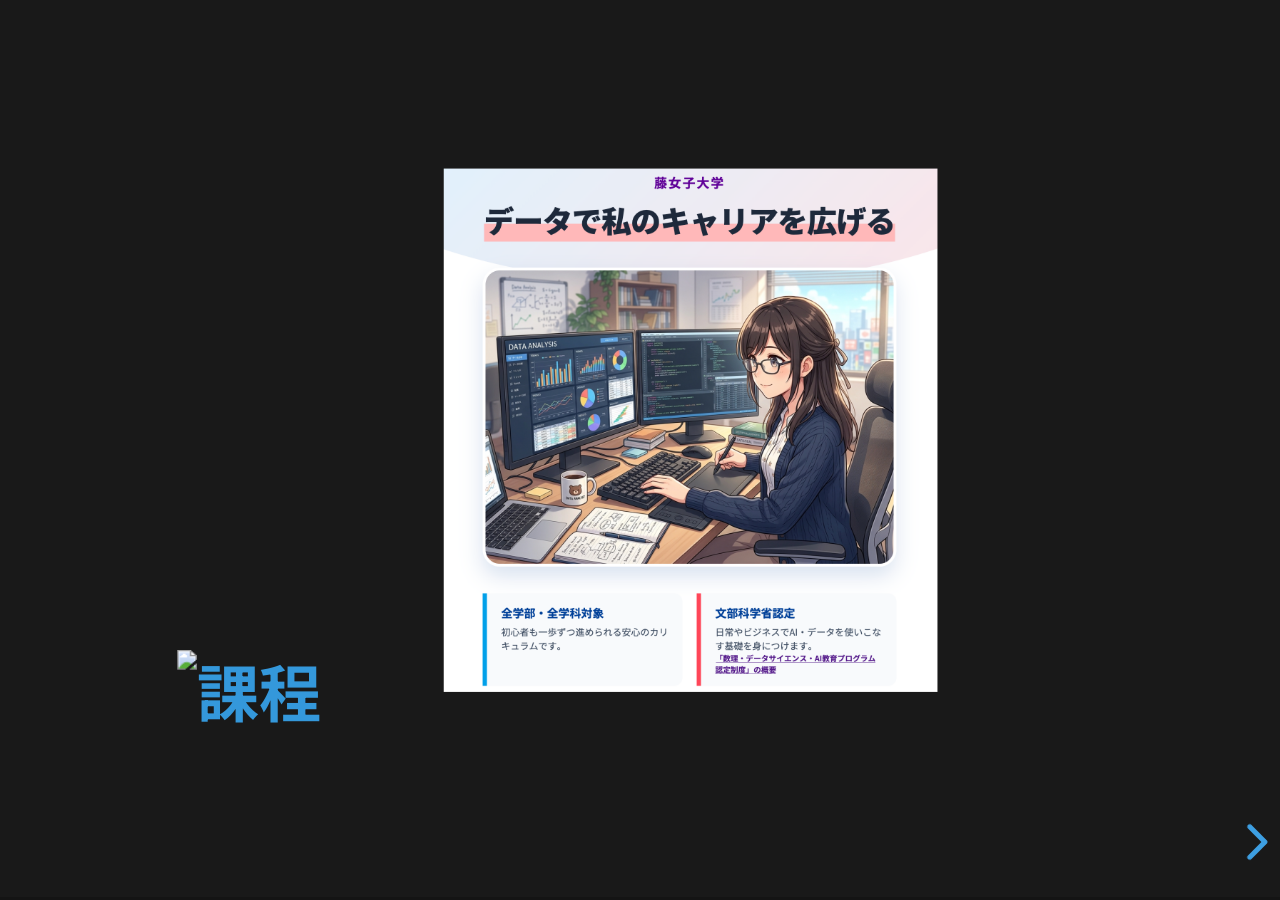
==== commit 9c9e335e: "Update 20260718.html" ====
--- a/20260718.html
+++ b/20260718.html
@@ -105,7 +105,7 @@
 			<section>
 				<table border="0">
 					<tr>
-						<th><a href="20260718_ls_poster.html" target="_blank"><img src="bild/4.png" alt="課程" style="width:700px;"></a></th>
+						<th><a href="20260718_ls_poster.html" target="_blank"><img src="bild/6.png" alt="課程" style="width:800px;"></a></th>
 						<th><a href="20260718_ds_poster.html" target="_blank"><img src="bild/5.png" alt="データサイエンス" style="width:400px;"></a></th>
 					</tr>
 				</table>
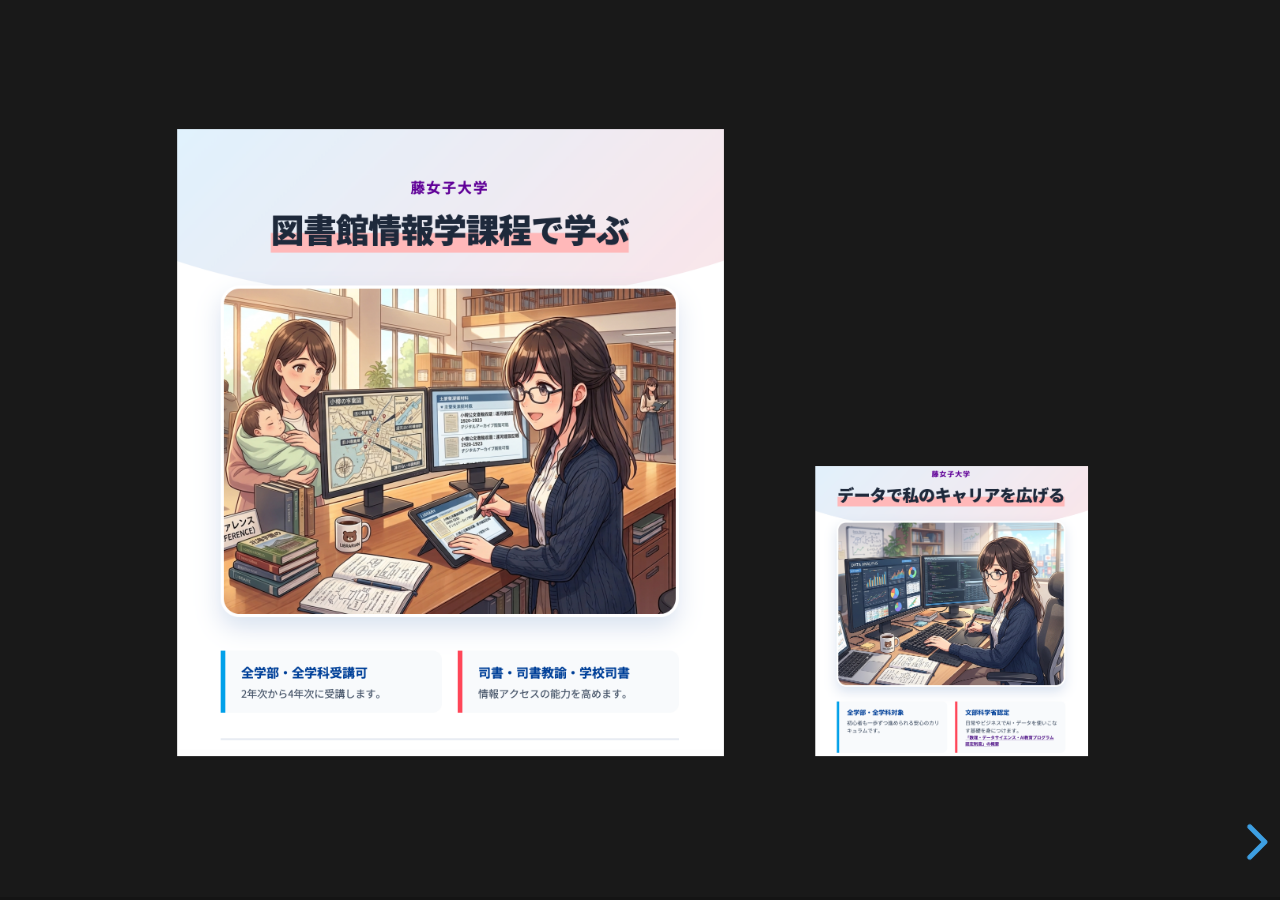
==== commit 170a1ebb: "Add files via upload" ====
--- a/20260718.html
+++ b/20260718.html
@@ -310,14 +310,18 @@
 			</ul>
 			</section>
 			<section style="text-align: center;">
-			<h4>使用したソースコード</h4>
-			<hr>
-			<ul style="list-style: none; padding: 0; font-size: 0.8em; line-height: 1.8;">
-			<li><a href="https://revealjs.com/" target="_blank">Created by Hakim El Hattab and contributors</a></li>
-			<li><a href="https://github.com/hakimel/reveal.js/" target="_blank">GitHub: hakimel/reveal.js</a></li>
-			</ul>
 			<hr style="margin-top: 40px;">
 			<p class="font-serif" style="font-size: 1.5em; color: #ff4757;">ご清聴ありがとうございました</p>
+			</section>
+			<section style="text-align: center;">
+				<h4>使用したソースコードなど</h4>
+				<hr>
+				<ul style="list-style: none; padding: 0; font-size: 0.8em; line-height: 1.8;">
+					<li><a href="https://revealjs.com/" target="_blank">Created by Hakim El Hattab and contributors</a></li>
+					<li><a href="https://github.com/hakimel/reveal.js/" target="_blank">GitHub: hakimel/reveal.js</a></li>
+					<li>Geminiで画像の作成とcssの微修正</li>
+				</ul>
+				
 			</section>
 			</section>
 			
